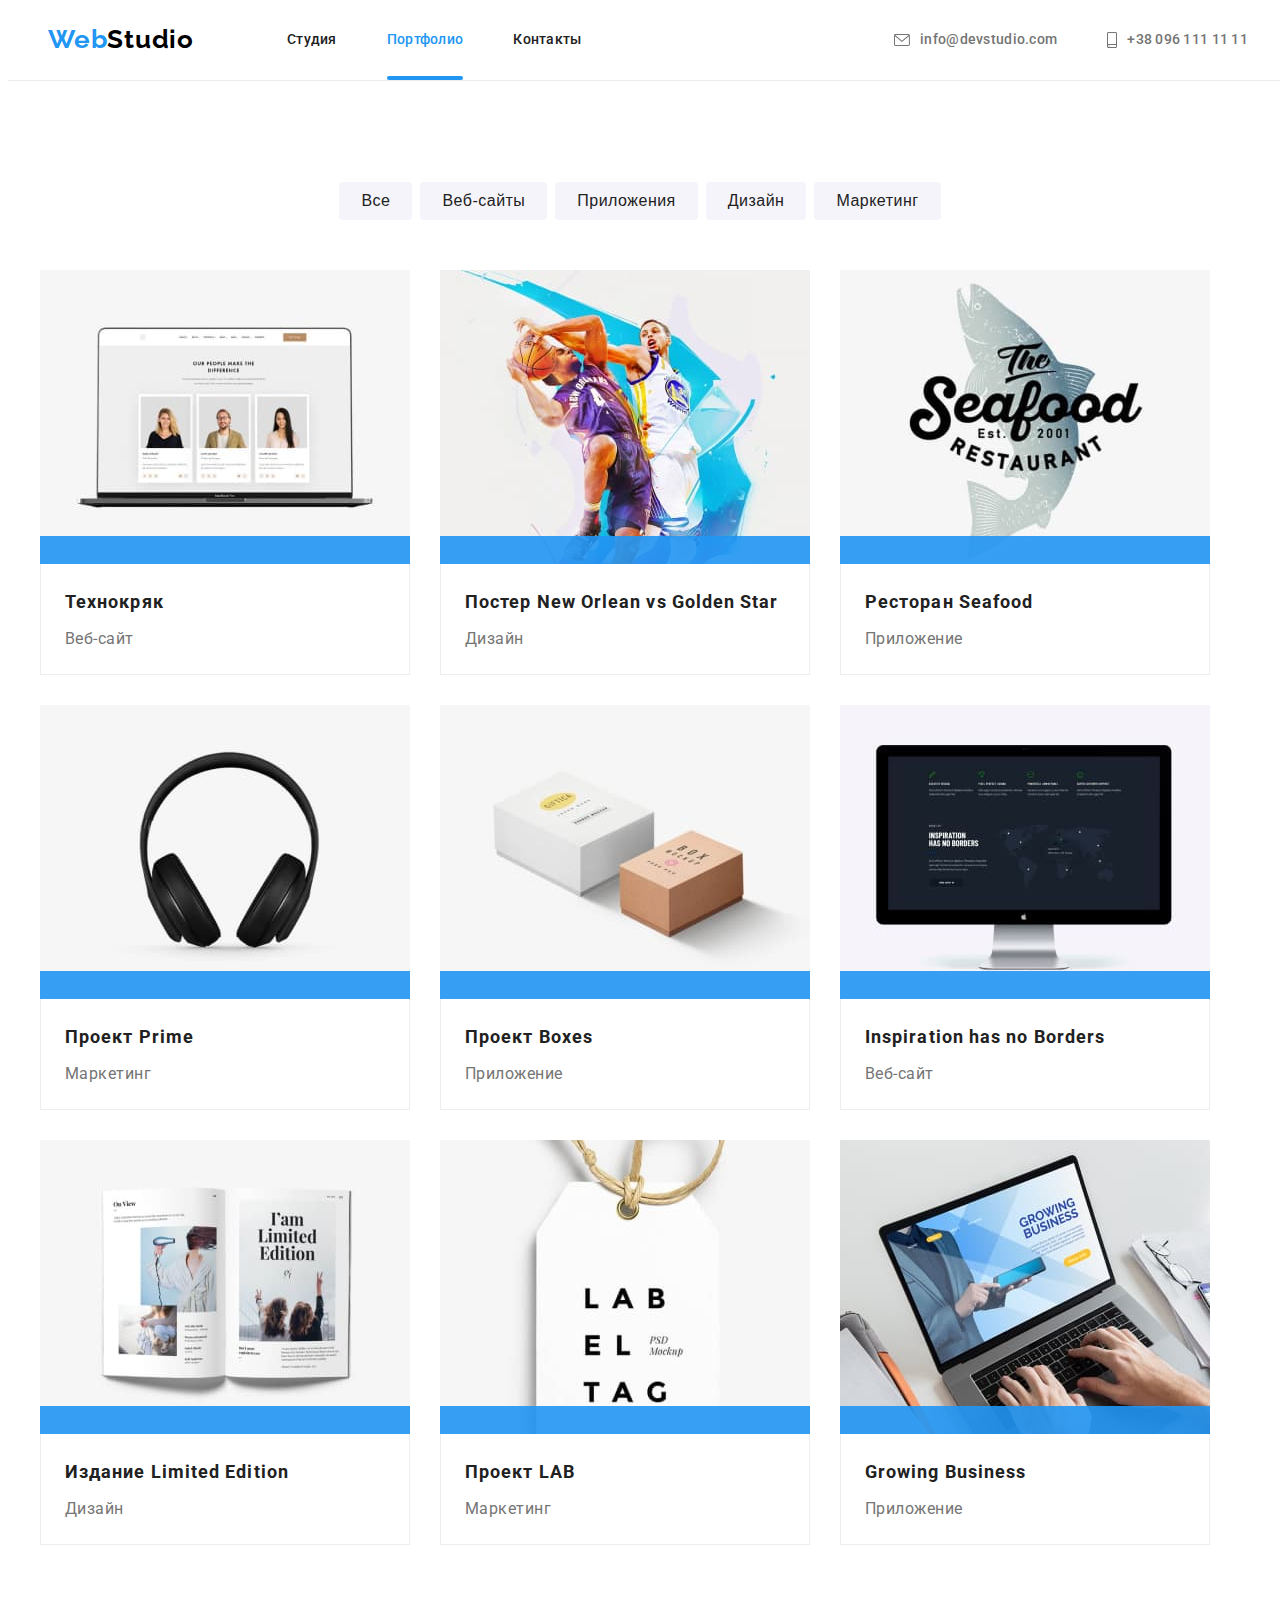
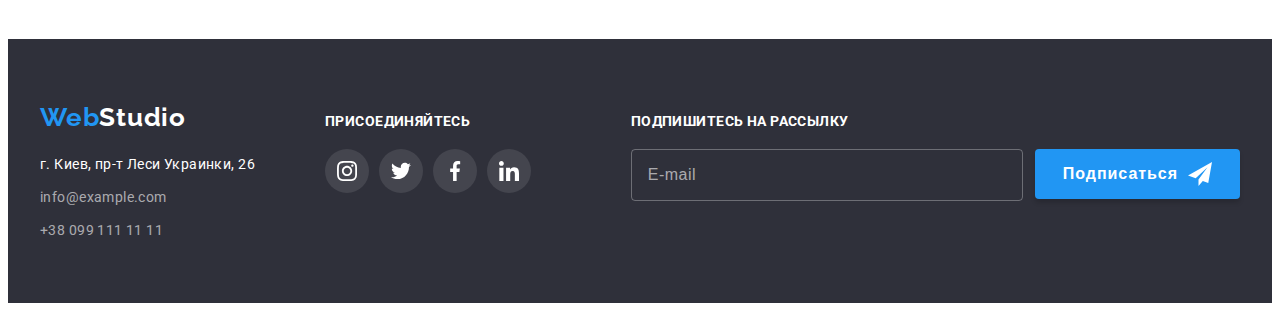
==== portfolio.html @ 23e66b93 "копирует исходные файлы из ДЗ-6" ====
<!DOCTYPE html>
<html lang="ru">

<head>
  <meta charset="UTF-8" />
  <meta name="viewport" content="width=device-width, initial-scale=1.0" />
  <title>Portfolio</title>
  <link rel="preconnect" href="https://fonts.gstatic.com" />
  <link href="https://fonts.googleapis.com/css2?family=Raleway:wght@700&family=Roboto:wght@400;500;700;900&display=swap"
    rel="stylesheet" />
  <link rel="stylesheet" href="https://cdnjs.cloudflare.com/ajax/libs/modern-normalize/1.0.0/modern-normalize.min.css"
    integrity="sha512-ISS7cAi1PEhQ8jnbJpJZMd29NlhNj4AWYyLOSp2CE/CsHxTCu+r+t0D2yoJudVrd0/8fTVPUVDzY5Tvli75u/g=="
    crossorigin="anonymous" />
  <link rel="stylesheet" href="./css/styles.css" />
</head>

<body>
  <!-- HEADER -->
  <header class="header">
    <div class="container">
      <nav class="nav-wrapper">
        <a href="./" class="logo"><span class="accent">Web</span>Studio</a>

        <ul class="site-nav list">
          <li class="list-item">
            <a href="./index.html" class="link">Студия</a>
          </li>
          <li class="list-item">
            <a href="./portfolio.html" class="link current">Портфолио</a>
          </li>
          <li class="list-item"><a href="" class="link">Контакты</a></li>
        </ul>
      </nav>

      <ul class="contacts list">
        <li class="list-item">
          <a href="mailto:info@devstudio.com" class="header-contact link">
            <svg class="contacts-icon" width="16" height="12">
              <use href="./images/sprite.svg#icon-envelope"></use>
            </svg>

            info@devstudio.com</a>
        </li>
        <li class="list-item">
          <a href="tel:+380961111111" class="header-contact link"><svg class="contacts-icon" width="10" height="16">
              <use href="./images/sprite.svg#icon-smartphone"></use>
            </svg>+38 096 111 11 11</a>
        </li>
      </ul>
    </div>
  </header>

  <!-- MAIN CONTENT -->
  <main>
    <section class="portfolio">
      <div class="container">
        <h2 hidden>Фильтр работ</h2>
        <ul class="filter list">
          <li class="filter-button">
            <button type="button" class="select-btn">Все</button>
          </li>
          <li class="filter-button">
            <button type="button" class="select-btn">Веб-сайты</button>
          </li>
          <li class="filter-button">
            <button type="button" class="select-btn">Приложения</button>
          </li>
          <li class="filter-button">
            <button type="button" class="select-btn">Дизайн</button>
          </li>
          <li class="filter-button">
            <button type="button" class="select-btn">Маркетинг</button>
          </li>
        </ul>
        <h1 hidden>Наши проекты</h1>
        <ul class="projects list">
          <li class="project-item">
            <a href="" class="link">
              <div class="project-thumb">
                <img src="./images/portfolio-images/img-1.jpg" alt="Веб-сайт на мониторе ноутбука" width="370"
                  height="294" />
                <div class="overlay">
                  <p class="overlay-text">Технокряк это современная площадка распространения коронавируса. Компании
                    используют эту платформу для цифрового шпионажа и атак на защищённые сервера конкурентов.</p>
                </div>
              </div>
              <div class="project-content">
                <h3 class="project-title">Технокряк</h3>
                <p class="project-type">Веб-сайт</p>
              </div>
            </a>

          </li>
          <li class="project-item">
            <a href="" class="link">
              <div class="project-thumb">
                <img src="./images/portfolio-images/img-2.jpg" alt="Баскетболисты на плакате" width="370"
                  height="294" />
                <div class="overlay">
                  <p class="overlay-text">Технокряк это современная площадка распространения коронавируса. Компании
                    используют эту платформу для цифрового шпионажа и атак на защищённые сервера конкурентов.</p>
                </div>
              </div>

              <div class="project-content">
                <h3 class="project-title">
                  Постер New Orlean vs Golden Star
                </h3>
                <p class="project-type">Дизайн</p>
              </div>
            </a>
          </li>
          <li class="project-item">
            <a href="" class="link">
              <div class="project-thumb">
                <img src="./images/portfolio-images/img-3.jpg" alt="Логотип ресторана Seafood" width="370"
                  height="294" />
                <div class="overlay">
                  <p class="overlay-text">Технокряк это современная площадка распространения коронавируса. Компании
                    используют эту платформу для цифрового шпионажа и атак на защищённые сервера конкурентов.</p>
                </div>
              </div>

              <div class="project-content">
                <h3 class="project-title">Ресторан Seafood</h3>
                <p class="project-type">Приложение</p>
              </div>
            </a>
          </li>
          <li class="project-item">
            <a href="" class="link">
              <div class="project-thumb">
                <img src="./images/portfolio-images/img-4.jpg" alt="Наушники" width="370" height="294" />
                <div class="overlay">
                  <p class="overlay-text">Технокряк это современная площадка распространения коронавируса. Компании
                    используют эту платформу для цифрового шпионажа и атак на защищённые сервера конкурентов.</p>
                </div>
              </div>

              <div class="project-content">
                <h3 class="project-title">Проект Prime</h3>
                <p class="project-type">Маркетинг</p>
              </div>
            </a>
          </li>
          <li class="project-item">
            <a href="" class="link">
              <div class="project-thumb">
                <img src="./images/portfolio-images/img-5.jpg" alt="Коробки" width="370" height="294" />
                <div class="overlay">
                  <p class="overlay-text">Технокряк это современная площадка распространения коронавируса. Компании
                    используют эту платформу для цифрового шпионажа и атак на защищённые сервера конкурентов.</p>
                </div>
              </div>

              <div class="project-content">
                <h3 class="project-title">Проект Boxes</h3>
                <p class="project-type">Приложение</p>
              </div>
            </a>
          </li>
          <li class="project-item">
            <a href="" class="link">
              <div class="project-thumb">
                <img src="./images/portfolio-images/img-6.jpg" alt="Веб-сайт на мониторе компьютера" width="370"
                  height="294" />
                <div class="overlay">
                  <p class="overlay-text">Технокряк это современная площадка распространения коронавируса. Компании
                    используют эту платформу для цифрового шпионажа и атак на защищённые сервера конкурентов.</p>
                </div>
              </div>

              <div class="project-content">
                <h3 class="project-title">Inspiration has no Borders</h3>
                <p class="project-type">Веб-сайт</p>
              </div>
            </a>
          </li>
          <li class="project-item">
            <a href="" class="link">
              <div class="project-thumb">
                <img src="./images/portfolio-images/img-7.jpg" alt="Открытый журнал" width="370" height="294" />
                <div class="overlay">
                  <p class="overlay-text">Технокряк это современная площадка распространения коронавируса. Компании
                    используют эту платформу для цифрового шпионажа и атак на защищённые сервера конкурентов.</p>
                </div>
              </div>

              <div class="project-content">
                <h3 class="project-title">Издание Limited Edition</h3>
                <p class="project-type">Дизайн</p>
              </div>
            </a>
          </li>
          <li class="project-item">
            <a href="" class="link">
              <div class="project-thumb">
                <img src="./images/portfolio-images/img-8.jpg" alt="Лейбл" width="370" height="294" />
                <div class="overlay">
                  <p class="overlay-text">Технокряк это современная площадка распространения коронавируса. Компании
                    используют эту платформу для цифрового шпионажа и атак на защищённые сервера конкурентов.</p>
                </div>
              </div>

              <div class="project-content">
                <h3 class="project-title">Проект LAB</h3>
                <p class="project-type">Маркетинг</p>
              </div>
            </a>
          </li>
          <li class="project-item">
            <a href="" class="link">
              <div class="project-thumb">
                <img src="./images/portfolio-images/img-9.jpg" alt="Приложение на мониторе ноутбука" width="370"
                  height="294" />
                <div class="overlay">
                  <p class="overlay-text">Технокряк это современная площадка распространения коронавируса. Компании
                    используют эту платформу для цифрового шпионажа и атак на защищённые сервера конкурентов.</p>
                </div>
              </div>

              <div class="project-content">
                <h3 class="project-title">Growing Business</h3>
                <p class="project-type">Приложение</p>
              </div>
            </a>
          </li>
        </ul>
      </div>
    </section>
  </main>

  <!-- FOOTER -->
  <footer class="footer">
    <div class="container">
      <div class="footer-wrapper">
        <a href="/" class="logo"><span class="accent">Web</span>Studio</a>
        <address class="footer-contacts">
          <p class="address">г. Киев, пр-т Леси Украинки, 26</p>
          <ul class="contacts-wrapper list">
            <li class="footer-contact-item">
              <a href="mailto:info@example.com" class="contacts email">info@example.com</a>
            </li>
            <li class="footer-contact-item">
              <a href="tel:+380991111111" class="contacts">+38 099 111 11 11</a>
            </li>
          </ul>
        </address>
      </div>
      <div class="join-wrapper">
        <p class="join">присоединяйтесь</p>
        <ul class="social-links list">
          <li class="social-list-item">
            <a href="#" class="social-link"><svg class="social-icon" width="20" height="20">
                <use href="./images/sprite.svg#icon-instagram"></use>
              </svg>
            </a>
          </li>
          <li class="social-list-item">
            <a href="#" class="social-link"><svg class="social-icon" width="20" height="20">
                <use href="./images/sprite.svg#icon-twitter"></use>
              </svg>
            </a>
          </li>
          <li class="social-list-item">
            <a href="#" class="social-link"><svg class="social-icon" width="20" height="20">
                <use href="./images/sprite.svg#icon-facebook"></use>
              </svg>
            </a>
          </li>
          <li class="social-list-item">
            <a href="#" class="social-link"><svg class="social-icon" width="20" height="20">
                <use href="./images/sprite.svg#icon-linkedin"></use>
              </svg>
            </a>
          </li>
        </ul>
      </div>
      <div class="subscribe-wrapper">
        <p class="subscribe-title">Подпишитесь на рассылку</p>
        <form class="subscribe-form">
          <input class="input-field" type="text" name="e-mail" placeholder="E-mail">
          <button class="subscribe-btn" type="submit">Подписаться</button>

        </form>
      </div>


    </div>
  </footer>



</body>

</html>
---- css/styles.css ----
:root {
  --primary-logo-color: #000000;
  --primary-txt-color: #212121;
  --secondary-txt-color: #757575;
  --additional-txt-color: #ffffff;
  --primary-bg-color: #ffffff;
  --secondary-bg-color: #f5f4fa;
  --additional-bg-color: #2f303a;
  --accent-color: #2196f3;
  --footer-contacts-color: rgba(255, 255, 255, 0.6);
  --header-line-color: #ececec;
  --border-line-color: #eeeeee;
  --icon-color: #afb1b8;
  --transition-duration: 250ms;
  --transition-timing-function: cubic-bezier(0.4, 0, 0.2, 1);
}

/* ширина контейнера 1170px */
/* паддинги контейнера слева и справа равны половине ширины gutter на макете (по 15px) */
/* 250ms cubic-bezier(0.4, 0, 0.2, 1) */

body {
  padding-top: 80px;
  font-family: 'Roboto', sans-serif;
  background-color: var(--primary-bg-color);
}

/* COMMON */

h1,
h2,
h3,
h4,
h5,
h6 {
  margin: 0;
}

ul,
ol {
  margin: 0;
  padding: 0;
}

img {
  display: block;
}

.list {
  padding: 0;
  margin: 0;
  list-style: none;
}

.link {
  cursor: pointer;
}

.current {
  color: var(--accent-color);
}

.visually-hidden {
  position: absolute !important;
  clip: rect(1px 1px 1px 1px); /* IE6, IE7 */
  clip: rect(1px, 1px, 1px, 1px);
  padding: 0 !important;
  border: 0 !important;
  height: 1px !important;
  width: 1px !important;
  overflow: hidden;
}

.link.current {
  position: relative;
}

.link.current::after {
  content: '';
  display: block;
  position: absolute;
  bottom: 0;
  height: 4px;
  width: 100%;
  background-color: var(--accent-color);
  border-radius: 2px;
  transition: transform 500ms linear;
}

.link.current:hover::after {
  transform: rotateY(180deg);
}

.logo {
  margin-right: 93px;
  padding-top: 24px;
  padding-bottom: 25px;

  line-height: 1.192;
  letter-spacing: 0.03em;
  color: var(--primary-logo-color);
  text-decoration: none;
  font-family: 'Raleway', sans-serif;
  font-weight: 700;
  font-size: 26px;
}

.accent {
  color: var(--accent-color);
}

.container {
  width: 1200px;
  margin: 0 auto;
  padding-left: 15px;
  padding-right: 15px;
}

.description {
  margin: 0;
  margin-bottom: 16px;
}

.section-title {
  margin-bottom: 50px;

  font-weight: 700;
  font-size: 36px;
  line-height: 1.17;
  letter-spacing: 0.03em;
  color: var(--primary-txt-color);
  text-align: center;
}

.site-nav .link.current,
.site-nav .link:hover,
.site-nav .link:focus,
.site-nav .link:active,
.contacts .link:hover,
.contacts .link:focus,
.footer .contacts:hover,
.footer .contacts:focus {
  color: var(--accent-color);
}

/* HEADER */

.header {
  position: fixed;
  z-index: 99;
  width: 100%;
  min-height: 80px;
  top: 0;

  border-bottom: 1px solid var(--header-line-color);
  background-color: var(--primary-bg-color);
}

.header .container {
  display: flex;
  align-items: center;
}

.nav-wrapper {
  display: flex;
  align-items: center;
}

.site-nav {
  display: flex;
}

.site-nav .list-item:not(:last-child) {
  margin-right: 50px;
}

.site-nav .link {
  display: block;
  padding-top: 32px;
  padding-bottom: 32px;
  font-weight: 500;
  font-size: 14px;
  line-height: 1.14;
  letter-spacing: 0.02em;
  color: var(--primary-txt-color);
  text-decoration: none;
  transition: color var(--transition-duration) var(--transition-timing-function);
}

.header .contacts {
  margin-bottom: 0;
  display: flex;
  align-items: center;
}

.header-contact {
  display: flex;
  align-items: center;
}

.contacts.list {
  margin-left: auto;
}

.contacts .list-item + .list-item {
  margin-left: 50px;
}
.contacts .link {
  padding-top: 32px;
  padding-bottom: 32px;
  font-weight: 500;
  font-size: 14px;
  line-height: 1.14;
  letter-spacing: 0.02em;
  color: var(--secondary-txt-color);
  text-decoration: none;
  transition: color var(--transition-duration) var(--transition-timing-function);
}

.contacts-icon {
  margin-right: 10px;
  align-self: center;
  fill: currentColor;
}

.contacts .list-item {
  display: inline-flex;
}
/* HERO */

.hero {
  margin: 0 auto;
  max-width: 1600px;
  text-align: center;
  padding-top: 200px;
  padding-bottom: 200px;
  background-image: linear-gradient(
      to right,
      rgba(47, 48, 58, 0.4),
      rgba(47, 48, 58, 0.4)
    ),
    url(../images/index-images/hero-img.jpg);
  background-color: #c4c4c4;
}

.hero-title {
  margin-top: 0;
  margin-bottom: 30px;
  font-weight: 900;
  font-size: 44px;
  line-height: 1.363;
  letter-spacing: 0.06em;
  text-transform: uppercase;
  color: #ffffff;
}

.modal-btn {
  border-radius: 4px;
  font-weight: 700;
  font-size: 16px;
  line-height: 1.88;
  letter-spacing: 0.06em;
  color: var(--additional-txt-color);
  background-color: var(--accent-color);
  padding: 10px 32px;
  border: none;
  cursor: pointer;
  transition: background-color var(--transition-duration)
    var(--transition-timing-function);
}

.modal-btn:hover,
.modal-btn:focus {
  background-color: #188ce8;
}

/* FEATURES */
.features-section {
  padding: 94px 0;
}

.features-section .title {
  font-weight: 700;
  font-size: 14px;
  line-height: 1.14;
  letter-spacing: 0.03em;
  text-transform: uppercase;
  color: var(--primary-txt-color);
  margin-bottom: 10px;
}

.features-section .description {
  font-weight: 400;
  font-size: 14px;
  line-height: 1.71;
  letter-spacing: 0.03em;
  color: var(--secondary-txt-color);
}

.features-section .list {
  display: flex;
}

.features-section .list-item {
  width: calc((100%-90px) / 4);
}

.features-section .list-item:not(:last-child) {
  margin-right: 30px;
}

.features-section .list-item::before {
  content: '';
  display: block;
  height: 120px;
  background-repeat: no-repeat;
  background-position: center;
  background-color: var(--secondary-bg-color);
  border-radius: 4px;
  margin-bottom: 30px;
}

.icon-antenna::before {
  background-image: url(../images/antenna.svg);
}

.icon-clock::before {
  background-image: url(../images/clock.svg);
}

.icon-diagram::before {
  background-image: url(../images/diagram.svg);
}

.icon-astronaut::before {
  background-image: url(../images/astronaut.svg);
}

/* WHAT WE DO */

.products-section {
  padding-bottom: 94px;
}
.products {
  display: flex;
}

.products.list {
  margin: -15px;
}

.products-item {
  position: relative;
  margin: 15px;
}

.products-title {
  position: absolute;
  bottom: 0;
  width: 100%;
  height: 70px;
  padding-top: 27px;
  padding-bottom: 27px;
  font-weight: 700;
  font-size: 14px;
  line-height: 1.143;
  text-align: center;
  letter-spacing: 0.05em;
  text-transform: uppercase;
  background-color: rgba(47, 48, 58, 0.8);
  color: var(--additional-txt-color);
}

/* TEAM */

.team-section {
  background-color: var(--secondary-bg-color);
  padding: 94px 0;
}

.team.list {
  display: flex;
  margin: -15px;
}

.team-item {
  margin: 15px;
  box-shadow: 0px 1px 3px rgba(0, 0, 0, 0.12), 0px 1px 1px rgba(0, 0, 0, 0.14),
    0px 2px 1px rgba(0, 0, 0, 0.2);
  border-radius: 0px 0px 4px 4px;
}

.team-item .list {
  display: flex;
  justify-content: space-around;
}

.team-section .title {
  margin-bottom: 10px;
}

.team-item-content {
  padding: 30px;
  background-color: var(--primary-bg-color);
  border-radius: 0px 0px 4px 4px;
}

.team .title {
  font-weight: 500;
  font-size: 16px;
  line-height: 1.19;
  letter-spacing: 0.03em;
  color: var(--primary-txt-color);
  text-align: center;
}

.team .description {
  font-weight: 400;
  font-size: 16px;
  line-height: 1.19;
  letter-spacing: 0.03em;
  color: var(--secondary-txt-color);
  text-align: center;
}

.team-item-content .social-list-item {
  display: flex;
  justify-content: center;
  align-items: center;
}

.team-item-content .social-link {
  display: flex;
  justify-content: center;
  align-items: center;
  width: 44px;
  height: 44px;
  background-color: transparent;
  border-radius: 50%;
  color: var(--icon-color);
  fill: currentColor;
  transition: color var(--transition-duration) var(--transition-timing-function),
    background-color var(--transition-duration)
      var(--transition-timing-function);
}

.team-item-content .social-link:hover,
.team-item-content .social-link:focus {
  background-color: var(--accent-color);
  color: var(--additional-txt-color);
}

/* OUR CLIENTS */

.clients-section {
  padding: 94px 0;
}

.clients-section .list {
  display: flex;
}

.clients-section .logo-item:not(:last-child) {
  margin-right: 30px;
}

.logo-item {
  width: 170px;
  height: 90px;
}

.logo-link {
  display: flex;
  justify-content: center;
  align-items: center;
  width: 100%;
  height: 100%;
  border: 1px solid var(--icon-color);
  border-radius: 4px;
  color: var(--icon-color);
  fill: currentColor;
  transition: color var(--transition-duration) var(--transition-timing-function),
    border var(--transition-duration) var(--transition-timing-function);
}

.logo-link:hover,
.logo-link:focus {
  border: 1px solid var(--accent-color);
  color: var(--accent-color);
}

/* FOOTER */
.footer {
  background-color: var(--additional-bg-color);
  padding-top: 60px;
  padding-bottom: 60px;
}

.footer .container {
  display: flex;
  align-items: baseline;
}

.footer-wrapper {
  margin-right: 70px;
}

.footer .logo {
  display: inline-block;
  color: var(--additional-txt-color);
  margin-bottom: 20px;
  margin-right: 0;
  padding: 0;
}

.footer-contacts {
  font-style: normal;
}

.footer-contacts .address {
  font-weight: 400;
  font-size: 14px;
  line-height: 1.71;
  letter-spacing: 0.03em;
  color: var(--additional-txt-color);
  margin-top: 0;
  margin-bottom: 9px;
}

.footer .contacts {
  display: inline-block;
  font-weight: 400;
  font-size: 14px;
  line-height: 1.71;
  letter-spacing: 0.03em;
  color: var(--footer-contacts-color);
  text-decoration: none;
  transition: color var(--transition-duration) var(--transition-timing-function);
}

.footer-contact-item:not(:last-child) {
  margin-bottom: 9px;
}

.contacts-wrapper {
  display: flex;
  flex-direction: column;
}

.join {
  font-weight: 700;
  font-size: 14px;
  line-height: 1.143;
  letter-spacing: 0.03em;
  text-transform: uppercase;
  color: var(--additional-txt-color);
  margin-top: 0;
  margin-bottom: 20px;
}

.social-links {
  display: flex;
}

.social-links .social-list-item {
  width: 44px;
  height: 44px;
}

.social-links .social-list-item:not(:last-child) {
  margin-right: 10px;
}

.social-links .social-link {
  width: 100%;
  height: 100%;
  display: flex;
  justify-content: center;
  align-items: center;
  cursor: pointer;
  background-color: rgba(255, 255, 255, 0.1);
  border-radius: 50%;
  color: var(--additional-txt-color);
  fill: currentColor;
  transition: background-color var(--transition-duration)
    var(--transition-timing-function);
}

.social-list-item .social-link:hover,
.social-list-item .social-link:focus {
  background-color: var(--accent-color);
}

.subscribe-wrapper {
  margin-left: auto;
}

.subscribe-form {
  display: flex;
}

.subscribe-title {
  margin-bottom: 20px;
  font-weight: bold;
  font-size: 14px;
  line-height: 1.143;
  letter-spacing: 0.03em;
  text-transform: uppercase;
  color: var(--additional-txt-color);
}

.input-field {
  padding: 15px 16px;
  width: 358px;
  border: 1px solid rgba(255, 255, 255, 0.3);
  border-radius: 4px;
  background-color: transparent;
  font-size: 16px;
  line-height: 1.25;
  letter-spacing: 0.03em;
  font-weight: normal;
  font-size: 16px;
  line-height: 1.25;
  letter-spacing: 0.03em;
  color: var(--additional-txt-color);
}

.input-field::placeholder {
  font-weight: normal;
  font-size: 16px;
  line-height: 1.25;
  letter-spacing: 0.03em;
  color: rgba(255, 255, 255, 0.6);
}

.subscribe-btn {
  margin-left: 12px;
  display: flex;
  align-items: center;
  height: 50px;
  padding: 10px 28px;
  background-color: var(--accent-color);
  border: transparent;
  box-shadow: 0px 4px 4px rgba(0, 0, 0, 0.15);
  border-radius: 4px;
  font-weight: 700;
  font-size: 16px;
  line-height: 1.875;
  letter-spacing: 0.06em;
  color: var(--additional-txt-color);
}

.subscribe-btn::after {
  content: '';
  display: block;
  width: 24px;
  height: 24px;
  margin-left: 10px;
  background-image: url(../images/icon-send.svg);
  background-repeat: no-repeat;
  background-size: contain;
}

/* MODAL */
.backdrop {
  position: fixed;
  z-index: 100;
  top: 0;
  left: 0;
  width: 100%;
  height: 100%;
  background: rgba(0, 0, 0, 0.2);
  transform: scale(1);
  transition: all var(--transition-duration) var(--transition-timing-function);
}

.is-hidden {
  opacity: 0;
  visibility: hidden;
  pointer-events: none;
  transform: scale(0);
}

.modal {
  position: absolute;
  top: 50%;
  left: 50%;
  transform: translate(-50%, -50%);
  width: 528px;
  background-color: var(--primary-bg-color);
  border-radius: 4px;
  transition: transform 1000ms cubic-bezier(0.4, 0, 0.2, 1);
}

.modal-close-btn {
  position: absolute;
  top: 8px;
  right: 8px;
  padding: 0;
  width: 30px;
  height: 30px;
  border: 1px solid rgba(0, 0, 0, 0.1);
  border-radius: 50%;
  background-color: transparent;
  cursor: pointer;
}

.modal-btn-icon {
  color: var(--primary-logo-color);
  fill: currentColor;
  transition: color var(--transition-duration) var(--transition-timing-function);
}

.contact-form {
  padding: 40px;
}

.form-input {
  display: block;
  margin-bottom: 10px;
  width: 100%;
  height: 40px;
  border: 1px solid rgba(33, 33, 33, 0.2);
  border-radius: 4px;
  padding-left: 42px;
  transition: border-color var(--transition-duration)
    var(--transition-timing-function);
  cursor: pointer;
  font-weight: 400;
  font-size: 12px;
  line-height: 1.143;
  letter-spacing: 0.01em;
  color: var(--primary-txt-color);
}

.form-input:focus,
.input-msg:focus {
  border-color: var(--accent-color);
  outline: none;
}

.form-input:focus + .input-icon,
.modal-close-btn:hover .modal-btn-icon,
.modal-close-btn:focus .modal-btn-icon {
  color: var(--accent-color);
  fill: currentColor;
}

.contact-form-title {
  margin-top: 0;
  margin-bottom: 12px;
  font-weight: 700;
  font-size: 20px;
  line-height: 1.15;
  text-align: center;
  letter-spacing: 0.03em;
  color: var(--primary-txt-color);
}

.input-name {
  display: block;
  font-weight: 400;
  font-size: 12px;
  line-height: 1.167;
  letter-spacing: 0.01em;
  color: var(--secondary-txt-color);
  margin-bottom: 4px;
}

.input-icon {
  position: absolute;
  top: 50%;
  transform: translateY(-50%);
  left: 12px;
  color: var(--primary-txt-color);
  fill: currentColor;
  transition: color var(--transition-duration) var(--transition-timing-function);
}

.form-input-wrapper {
  position: relative;
}

.input-msg {
  display: block;
  resize: none;
  padding: 12px 16px;
  width: 100%;
  height: 120px;
  margin-bottom: 20px;
  border: 1px solid rgba(33, 33, 33, 0.2);
  border-radius: 4px;
  transition: border-color var(--transition-duration)
    var(--transition-timing-function);
  cursor: pointer;
  font-weight: 400;
  font-size: 12px;
  line-height: 1.143;
  letter-spacing: 0.01em;
  color: var(--primary-txt-color);
}

.input-msg::placeholder {
  font-weight: 400;
  font-size: 12px;
  line-height: 1.143;
  letter-spacing: 0.01em;
  color: rgba(117, 117, 117, 0.5);
}

.check-label {
  display: flex;
  justify-content: center;
  align-items: center;
  margin-bottom: 30px;
  font-weight: normal;
  font-size: 14px;
  line-height: 1.714;
  letter-spacing: 0.03em;
  color: var(--secondary-txt-color);
}

.check-label::before {
  content: '';
  display: inline-block;
  width: 16px;
  height: 15px;
  margin-right: 7px;
  background-image: url(../images/checkbox.svg);
  background-color: transparent;
}

.check-input:checked + .check-label::before {
  background-color: var(--accent-color);
  background-image: url(../images/icon-check.svg);
  border-radius: 2px;
}

.consent {
  display: flex;
  justify-content: center;
  align-items: center;
  padding: ;
  font-weight: 400;
  font-size: 14px;
  line-height: 1.714;
  letter-spacing: 0.03em;
  color: var(--secondary-txt-color);
}

.consent::before {
  content: '';
  display: inline-block;
  background-image: url(../images/checkbox.svg);
  background-repeat: no-repeat;
  width: 16px;
  height: 15px;
  margin-right: 8.4px;
}

.policy-link {
  color: var(--accent-color);
}

.modal-submit-btn {
  display: flex;
  justify-content: center;
  align-items: center;
  margin: auto;
  width: 200px;
  height: 50px;
  border: none;
  background-color: var(--accent-color);
  box-shadow: 0px 4px 4px rgba(0, 0, 0, 0.15);
  border-radius: 4px;
  font-weight: 700;
  font-size: 16px;
  line-height: 1.875;
  letter-spacing: 0.06em;
  color: var(--additional-txt-color);
  cursor: pointer;
}
/* PORTFOLIO */

.portfolio {
  padding: 94px 0 94px 0;
}

.select-btn {
  font-weight: 500;
  font-size: 16px;
  line-height: 1.63;
  letter-spacing: 0.03em;
  color: var(--primary-txt-color);
  background-color: var(--secondary-bg-color);
  border: none;
  text-align: center;
  color: var(--primary-txt-color);
  padding: 6px 22px;
  border-radius: 4px;
  outline: none;
  transition: color var(--transition-duration) var(--transition-timing-function),
    box-shadow var(--transition-duration) var(--transition-timing-function),
    background-color var(--transition-duration)
      var(--transition-timing-function);
}

.select-btn:hover,
.select-btn:focus,
.select-btn:active {
  cursor: pointer;
  color: var(--additional-txt-color);
  background-color: var(--accent-color);
  box-shadow: 0px 3px 1px rgba(0, 0, 0, 0.1), 0px 1px 2px rgba(0, 0, 0, 0.08),
    0px 2px 2px rgba(0, 0, 0, 0.12);
}

.portfolio .filter {
  display: flex;
  justify-content: center;
}

.filter-button + .filter-button {
  margin-left: 8px;
}

.filter {
  margin-bottom: 50px;
}

.projects {
  display: flex;
  flex-wrap: wrap;
  margin: -15px;
}

.project-content {
  padding: 20px 24px;
  border-style: none solid solid;
  border-width: 1px;
  border-color: var(--border-line-color);
}

.project-item {
  margin: 15px;
}

.projects .link {
  display: block;
  width: 100%;
  height: 100%;
  text-decoration: none;
  transition: box-shadow var(--transition-duration)
    var(--transition-timing-function);
}

.projects .link:hover,
.projects .link:focus {
  box-shadow: 0px 1px 1px rgba(0, 0, 0, 0.12), 0px 4px 4px rgba(0, 0, 0, 0.06),
    1px 4px 6px rgba(0, 0, 0, 0.16);
}

.project-title {
  font-weight: 700;
  font-size: 18px;
  line-height: 2;
  letter-spacing: 0.06em;
  color: var(--primary-txt-color);
  margin-bottom: 4px;
}

.project-type {
  font-weight: 400;
  font-size: 16px;
  line-height: 1.88;
  letter-spacing: 0.03em;
  color: var(--secondary-txt-color);
  margin: 0;
}

.overlay {
  position: absolute;
  top: 0;
  width: 100%;
  height: auto;
  padding: 63px 24px;
  background-color: rgba(33, 150, 243, 0.9);
  transform: translateY(100%);
  transition: transform var(--transition-duration)
    var(--transition-timing-function);
}

.overlay-text {
  margin: 0;
  font-size: 18px;
  line-height: 1.556;
  letter-spacing: 0.03em;
  color: var(--additional-txt-color);
}

.project-thumb {
  position: relative;
  overflow: hidden;
}

.projects .link:hover .overlay,
.projects .link:focus .overlay {
  transform: translateY(0%);
}
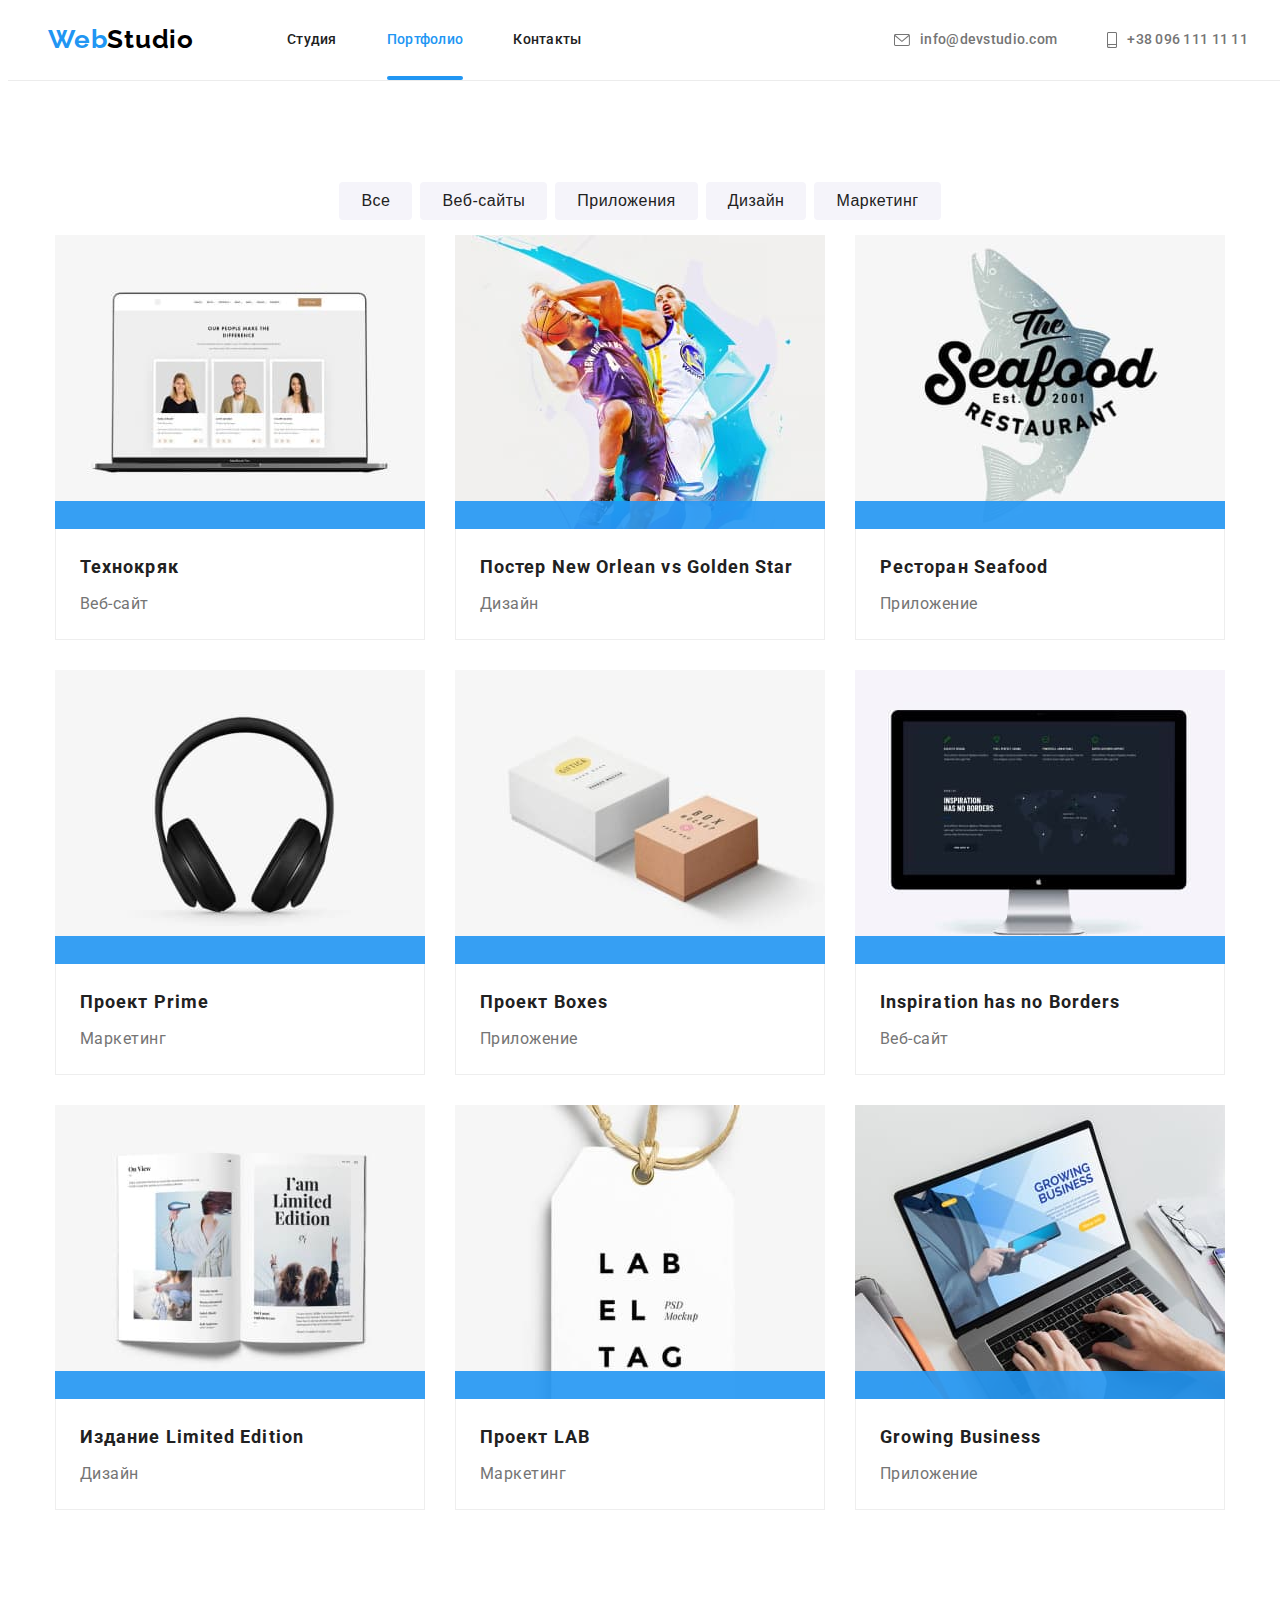
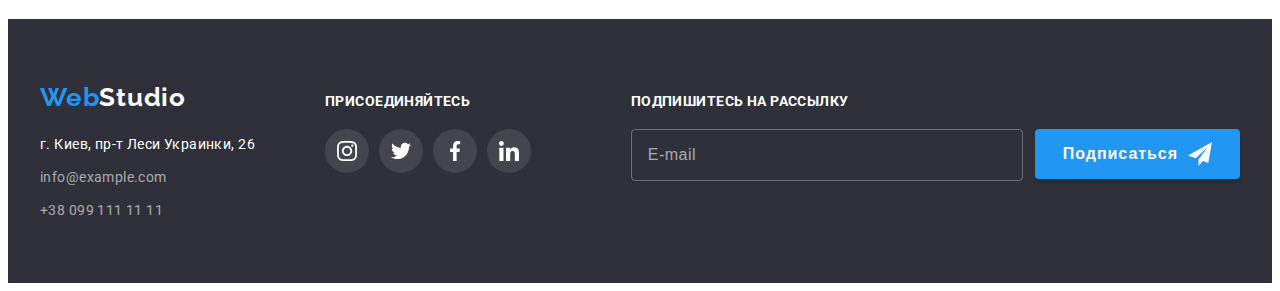
==== commit 2e0c0ebf: "переводит файлы стилей index.html в main.scss" ====
--- a/portfolio.html
+++ b/portfolio.html
@@ -1,296 +1,385 @@
 <!DOCTYPE html>
 <html lang="ru">
-
-<head>
-  <meta charset="UTF-8" />
-  <meta name="viewport" content="width=device-width, initial-scale=1.0" />
-  <title>Portfolio</title>
-  <link rel="preconnect" href="https://fonts.gstatic.com" />
-  <link href="https://fonts.googleapis.com/css2?family=Raleway:wght@700&family=Roboto:wght@400;500;700;900&display=swap"
-    rel="stylesheet" />
-  <link rel="stylesheet" href="https://cdnjs.cloudflare.com/ajax/libs/modern-normalize/1.0.0/modern-normalize.min.css"
-    integrity="sha512-ISS7cAi1PEhQ8jnbJpJZMd29NlhNj4AWYyLOSp2CE/CsHxTCu+r+t0D2yoJudVrd0/8fTVPUVDzY5Tvli75u/g=="
-    crossorigin="anonymous" />
-  <link rel="stylesheet" href="./css/styles.css" />
-</head>
-
-<body>
-  <!-- HEADER -->
-  <header class="header">
-    <div class="container">
-      <nav class="nav-wrapper">
-        <a href="./" class="logo"><span class="accent">Web</span>Studio</a>
-
-        <ul class="site-nav list">
+  <head>
+    <meta charset="UTF-8" />
+    <meta name="viewport" content="width=device-width, initial-scale=1.0" />
+    <title>Portfolio</title>
+    <link rel="preconnect" href="https://fonts.gstatic.com" />
+    <link
+      href="https://fonts.googleapis.com/css2?family=Raleway:wght@700&family=Roboto:wght@400;500;700;900&display=swap"
+      rel="stylesheet"
+    />
+    <link
+      rel="stylesheet"
+      href="https://cdnjs.cloudflare.com/ajax/libs/modern-normalize/1.0.0/modern-normalize.min.css"
+      integrity="sha512-ISS7cAi1PEhQ8jnbJpJZMd29NlhNj4AWYyLOSp2CE/CsHxTCu+r+t0D2yoJudVrd0/8fTVPUVDzY5Tvli75u/g=="
+      crossorigin="anonymous"
+    />
+    <link rel="stylesheet" href="./css/styles.css" />
+    <link rel="stylesheet" href="./css/main.css" />
+  </head>
+
+  <body>
+    <!-- HEADER -->
+    <header class="header">
+      <div class="container">
+        <nav class="nav-wrapper">
+          <a href="./" class="logo"><span class="accent">Web</span>Studio</a>
+
+          <ul class="site-nav list">
+            <li class="list-item">
+              <a href="./index.html" class="link">Студия</a>
+            </li>
+            <li class="list-item">
+              <a href="./portfolio.html" class="link current">Портфолио</a>
+            </li>
+            <li class="list-item"><a href="" class="link">Контакты</a></li>
+          </ul>
+        </nav>
+
+        <ul class="contacts list">
           <li class="list-item">
-            <a href="./index.html" class="link">Студия</a>
+            <a href="mailto:info@devstudio.com" class="header-contact link">
+              <svg class="contacts-icon" width="16" height="12">
+                <use href="./images/sprite.svg#icon-envelope"></use>
+              </svg>
+
+              info@devstudio.com</a
+            >
           </li>
           <li class="list-item">
-            <a href="./portfolio.html" class="link current">Портфолио</a>
-          </li>
-          <li class="list-item"><a href="" class="link">Контакты</a></li>
-        </ul>
-      </nav>
-
-      <ul class="contacts list">
-        <li class="list-item">
-          <a href="mailto:info@devstudio.com" class="header-contact link">
-            <svg class="contacts-icon" width="16" height="12">
-              <use href="./images/sprite.svg#icon-envelope"></use>
-            </svg>
-
-            info@devstudio.com</a>
-        </li>
-        <li class="list-item">
-          <a href="tel:+380961111111" class="header-contact link"><svg class="contacts-icon" width="10" height="16">
-              <use href="./images/sprite.svg#icon-smartphone"></use>
-            </svg>+38 096 111 11 11</a>
-        </li>
-      </ul>
-    </div>
-  </header>
-
-  <!-- MAIN CONTENT -->
-  <main>
-    <section class="portfolio">
-      <div class="container">
-        <h2 hidden>Фильтр работ</h2>
-        <ul class="filter list">
-          <li class="filter-button">
-            <button type="button" class="select-btn">Все</button>
-          </li>
-          <li class="filter-button">
-            <button type="button" class="select-btn">Веб-сайты</button>
-          </li>
-          <li class="filter-button">
-            <button type="button" class="select-btn">Приложения</button>
-          </li>
-          <li class="filter-button">
-            <button type="button" class="select-btn">Дизайн</button>
-          </li>
-          <li class="filter-button">
-            <button type="button" class="select-btn">Маркетинг</button>
-          </li>
-        </ul>
-        <h1 hidden>Наши проекты</h1>
-        <ul class="projects list">
-          <li class="project-item">
-            <a href="" class="link">
-              <div class="project-thumb">
-                <img src="./images/portfolio-images/img-1.jpg" alt="Веб-сайт на мониторе ноутбука" width="370"
-                  height="294" />
-                <div class="overlay">
-                  <p class="overlay-text">Технокряк это современная площадка распространения коронавируса. Компании
-                    используют эту платформу для цифрового шпионажа и атак на защищённые сервера конкурентов.</p>
-                </div>
-              </div>
-              <div class="project-content">
-                <h3 class="project-title">Технокряк</h3>
-                <p class="project-type">Веб-сайт</p>
-              </div>
-            </a>
-
-          </li>
-          <li class="project-item">
-            <a href="" class="link">
-              <div class="project-thumb">
-                <img src="./images/portfolio-images/img-2.jpg" alt="Баскетболисты на плакате" width="370"
-                  height="294" />
-                <div class="overlay">
-                  <p class="overlay-text">Технокряк это современная площадка распространения коронавируса. Компании
-                    используют эту платформу для цифрового шпионажа и атак на защищённые сервера конкурентов.</p>
-                </div>
-              </div>
-
-              <div class="project-content">
-                <h3 class="project-title">
-                  Постер New Orlean vs Golden Star
-                </h3>
-                <p class="project-type">Дизайн</p>
-              </div>
-            </a>
-          </li>
-          <li class="project-item">
-            <a href="" class="link">
-              <div class="project-thumb">
-                <img src="./images/portfolio-images/img-3.jpg" alt="Логотип ресторана Seafood" width="370"
-                  height="294" />
-                <div class="overlay">
-                  <p class="overlay-text">Технокряк это современная площадка распространения коронавируса. Компании
-                    используют эту платформу для цифрового шпионажа и атак на защищённые сервера конкурентов.</p>
-                </div>
-              </div>
-
-              <div class="project-content">
-                <h3 class="project-title">Ресторан Seafood</h3>
-                <p class="project-type">Приложение</p>
-              </div>
-            </a>
-          </li>
-          <li class="project-item">
-            <a href="" class="link">
-              <div class="project-thumb">
-                <img src="./images/portfolio-images/img-4.jpg" alt="Наушники" width="370" height="294" />
-                <div class="overlay">
-                  <p class="overlay-text">Технокряк это современная площадка распространения коронавируса. Компании
-                    используют эту платформу для цифрового шпионажа и атак на защищённые сервера конкурентов.</p>
-                </div>
-              </div>
-
-              <div class="project-content">
-                <h3 class="project-title">Проект Prime</h3>
-                <p class="project-type">Маркетинг</p>
-              </div>
-            </a>
-          </li>
-          <li class="project-item">
-            <a href="" class="link">
-              <div class="project-thumb">
-                <img src="./images/portfolio-images/img-5.jpg" alt="Коробки" width="370" height="294" />
-                <div class="overlay">
-                  <p class="overlay-text">Технокряк это современная площадка распространения коронавируса. Компании
-                    используют эту платформу для цифрового шпионажа и атак на защищённые сервера конкурентов.</p>
-                </div>
-              </div>
-
-              <div class="project-content">
-                <h3 class="project-title">Проект Boxes</h3>
-                <p class="project-type">Приложение</p>
-              </div>
-            </a>
-          </li>
-          <li class="project-item">
-            <a href="" class="link">
-              <div class="project-thumb">
-                <img src="./images/portfolio-images/img-6.jpg" alt="Веб-сайт на мониторе компьютера" width="370"
-                  height="294" />
-                <div class="overlay">
-                  <p class="overlay-text">Технокряк это современная площадка распространения коронавируса. Компании
-                    используют эту платформу для цифрового шпионажа и атак на защищённые сервера конкурентов.</p>
-                </div>
-              </div>
-
-              <div class="project-content">
-                <h3 class="project-title">Inspiration has no Borders</h3>
-                <p class="project-type">Веб-сайт</p>
-              </div>
-            </a>
-          </li>
-          <li class="project-item">
-            <a href="" class="link">
-              <div class="project-thumb">
-                <img src="./images/portfolio-images/img-7.jpg" alt="Открытый журнал" width="370" height="294" />
-                <div class="overlay">
-                  <p class="overlay-text">Технокряк это современная площадка распространения коронавируса. Компании
-                    используют эту платформу для цифрового шпионажа и атак на защищённые сервера конкурентов.</p>
-                </div>
-              </div>
-
-              <div class="project-content">
-                <h3 class="project-title">Издание Limited Edition</h3>
-                <p class="project-type">Дизайн</p>
-              </div>
-            </a>
-          </li>
-          <li class="project-item">
-            <a href="" class="link">
-              <div class="project-thumb">
-                <img src="./images/portfolio-images/img-8.jpg" alt="Лейбл" width="370" height="294" />
-                <div class="overlay">
-                  <p class="overlay-text">Технокряк это современная площадка распространения коронавируса. Компании
-                    используют эту платформу для цифрового шпионажа и атак на защищённые сервера конкурентов.</p>
-                </div>
-              </div>
-
-              <div class="project-content">
-                <h3 class="project-title">Проект LAB</h3>
-                <p class="project-type">Маркетинг</p>
-              </div>
-            </a>
-          </li>
-          <li class="project-item">
-            <a href="" class="link">
-              <div class="project-thumb">
-                <img src="./images/portfolio-images/img-9.jpg" alt="Приложение на мониторе ноутбука" width="370"
-                  height="294" />
-                <div class="overlay">
-                  <p class="overlay-text">Технокряк это современная площадка распространения коронавируса. Компании
-                    используют эту платформу для цифрового шпионажа и атак на защищённые сервера конкурентов.</p>
-                </div>
-              </div>
-
-              <div class="project-content">
-                <h3 class="project-title">Growing Business</h3>
-                <p class="project-type">Приложение</p>
-              </div>
-            </a>
+            <a href="tel:+380961111111" class="header-contact link"
+              ><svg class="contacts-icon" width="10" height="16">
+                <use href="./images/sprite.svg#icon-smartphone"></use></svg
+              >+38 096 111 11 11</a
+            >
           </li>
         </ul>
       </div>
-    </section>
-  </main>
-
-  <!-- FOOTER -->
-  <footer class="footer">
-    <div class="container">
-      <div class="footer-wrapper">
-        <a href="/" class="logo"><span class="accent">Web</span>Studio</a>
-        <address class="footer-contacts">
-          <p class="address">г. Киев, пр-т Леси Украинки, 26</p>
-          <ul class="contacts-wrapper list">
-            <li class="footer-contact-item">
-              <a href="mailto:info@example.com" class="contacts email">info@example.com</a>
-            </li>
-            <li class="footer-contact-item">
-              <a href="tel:+380991111111" class="contacts">+38 099 111 11 11</a>
+    </header>
+
+    <!-- MAIN CONTENT -->
+    <main>
+      <section class="portfolio">
+        <div class="container">
+          <h2 hidden>Фильтр работ</h2>
+          <ul class="filter list">
+            <li class="filter-button">
+              <button type="button" class="select-btn">Все</button>
+            </li>
+            <li class="filter-button">
+              <button type="button" class="select-btn">Веб-сайты</button>
+            </li>
+            <li class="filter-button">
+              <button type="button" class="select-btn">Приложения</button>
+            </li>
+            <li class="filter-button">
+              <button type="button" class="select-btn">Дизайн</button>
+            </li>
+            <li class="filter-button">
+              <button type="button" class="select-btn">Маркетинг</button>
             </li>
           </ul>
-        </address>
+          <h1 hidden>Наши проекты</h1>
+          <ul class="projects list">
+            <li class="project-item">
+              <a href="" class="link">
+                <div class="project-thumb">
+                  <img
+                    src="./images/portfolio-images/img-1.jpg"
+                    alt="Веб-сайт на мониторе ноутбука"
+                    width="370"
+                    height="294"
+                  />
+                  <div class="overlay">
+                    <p class="overlay-text">
+                      Технокряк это современная площадка распространения
+                      коронавируса. Компании используют эту платформу для
+                      цифрового шпионажа и атак на защищённые сервера
+                      конкурентов.
+                    </p>
+                  </div>
+                </div>
+                <div class="project-content">
+                  <h3 class="project-title">Технокряк</h3>
+                  <p class="project-type">Веб-сайт</p>
+                </div>
+              </a>
+            </li>
+            <li class="project-item">
+              <a href="" class="link">
+                <div class="project-thumb">
+                  <img
+                    src="./images/portfolio-images/img-2.jpg"
+                    alt="Баскетболисты на плакате"
+                    width="370"
+                    height="294"
+                  />
+                  <div class="overlay">
+                    <p class="overlay-text">
+                      Технокряк это современная площадка распространения
+                      коронавируса. Компании используют эту платформу для
+                      цифрового шпионажа и атак на защищённые сервера
+                      конкурентов.
+                    </p>
+                  </div>
+                </div>
+
+                <div class="project-content">
+                  <h3 class="project-title">
+                    Постер New Orlean vs Golden Star
+                  </h3>
+                  <p class="project-type">Дизайн</p>
+                </div>
+              </a>
+            </li>
+            <li class="project-item">
+              <a href="" class="link">
+                <div class="project-thumb">
+                  <img
+                    src="./images/portfolio-images/img-3.jpg"
+                    alt="Логотип ресторана Seafood"
+                    width="370"
+                    height="294"
+                  />
+                  <div class="overlay">
+                    <p class="overlay-text">
+                      Технокряк это современная площадка распространения
+                      коронавируса. Компании используют эту платформу для
+                      цифрового шпионажа и атак на защищённые сервера
+                      конкурентов.
+                    </p>
+                  </div>
+                </div>
+
+                <div class="project-content">
+                  <h3 class="project-title">Ресторан Seafood</h3>
+                  <p class="project-type">Приложение</p>
+                </div>
+              </a>
+            </li>
+            <li class="project-item">
+              <a href="" class="link">
+                <div class="project-thumb">
+                  <img
+                    src="./images/portfolio-images/img-4.jpg"
+                    alt="Наушники"
+                    width="370"
+                    height="294"
+                  />
+                  <div class="overlay">
+                    <p class="overlay-text">
+                      Технокряк это современная площадка распространения
+                      коронавируса. Компании используют эту платформу для
+                      цифрового шпионажа и атак на защищённые сервера
+                      конкурентов.
+                    </p>
+                  </div>
+                </div>
+
+                <div class="project-content">
+                  <h3 class="project-title">Проект Prime</h3>
+                  <p class="project-type">Маркетинг</p>
+                </div>
+              </a>
+            </li>
+            <li class="project-item">
+              <a href="" class="link">
+                <div class="project-thumb">
+                  <img
+                    src="./images/portfolio-images/img-5.jpg"
+                    alt="Коробки"
+                    width="370"
+                    height="294"
+                  />
+                  <div class="overlay">
+                    <p class="overlay-text">
+                      Технокряк это современная площадка распространения
+                      коронавируса. Компании используют эту платформу для
+                      цифрового шпионажа и атак на защищённые сервера
+                      конкурентов.
+                    </p>
+                  </div>
+                </div>
+
+                <div class="project-content">
+                  <h3 class="project-title">Проект Boxes</h3>
+                  <p class="project-type">Приложение</p>
+                </div>
+              </a>
+            </li>
+            <li class="project-item">
+              <a href="" class="link">
+                <div class="project-thumb">
+                  <img
+                    src="./images/portfolio-images/img-6.jpg"
+                    alt="Веб-сайт на мониторе компьютера"
+                    width="370"
+                    height="294"
+                  />
+                  <div class="overlay">
+                    <p class="overlay-text">
+                      Технокряк это современная площадка распространения
+                      коронавируса. Компании используют эту платформу для
+                      цифрового шпионажа и атак на защищённые сервера
+                      конкурентов.
+                    </p>
+                  </div>
+                </div>
+
+                <div class="project-content">
+                  <h3 class="project-title">Inspiration has no Borders</h3>
+                  <p class="project-type">Веб-сайт</p>
+                </div>
+              </a>
+            </li>
+            <li class="project-item">
+              <a href="" class="link">
+                <div class="project-thumb">
+                  <img
+                    src="./images/portfolio-images/img-7.jpg"
+                    alt="Открытый журнал"
+                    width="370"
+                    height="294"
+                  />
+                  <div class="overlay">
+                    <p class="overlay-text">
+                      Технокряк это современная площадка распространения
+                      коронавируса. Компании используют эту платформу для
+                      цифрового шпионажа и атак на защищённые сервера
+                      конкурентов.
+                    </p>
+                  </div>
+                </div>
+
+                <div class="project-content">
+                  <h3 class="project-title">Издание Limited Edition</h3>
+                  <p class="project-type">Дизайн</p>
+                </div>
+              </a>
+            </li>
+            <li class="project-item">
+              <a href="" class="link">
+                <div class="project-thumb">
+                  <img
+                    src="./images/portfolio-images/img-8.jpg"
+                    alt="Лейбл"
+                    width="370"
+                    height="294"
+                  />
+                  <div class="overlay">
+                    <p class="overlay-text">
+                      Технокряк это современная площадка распространения
+                      коронавируса. Компании используют эту платформу для
+                      цифрового шпионажа и атак на защищённые сервера
+                      конкурентов.
+                    </p>
+                  </div>
+                </div>
+
+                <div class="project-content">
+                  <h3 class="project-title">Проект LAB</h3>
+                  <p class="project-type">Маркетинг</p>
+                </div>
+              </a>
+            </li>
+            <li class="project-item">
+              <a href="" class="link">
+                <div class="project-thumb">
+                  <img
+                    src="./images/portfolio-images/img-9.jpg"
+                    alt="Приложение на мониторе ноутбука"
+                    width="370"
+                    height="294"
+                  />
+                  <div class="overlay">
+                    <p class="overlay-text">
+                      Технокряк это современная площадка распространения
+                      коронавируса. Компании используют эту платформу для
+                      цифрового шпионажа и атак на защищённые сервера
+                      конкурентов.
+                    </p>
+                  </div>
+                </div>
+
+                <div class="project-content">
+                  <h3 class="project-title">Growing Business</h3>
+                  <p class="project-type">Приложение</p>
+                </div>
+              </a>
+            </li>
+          </ul>
+        </div>
+      </section>
+    </main>
+
+    <!-- FOOTER -->
+    <footer class="footer">
+      <div class="container">
+        <div class="footer-wrapper">
+          <a href="/" class="logo"><span class="accent">Web</span>Studio</a>
+          <address class="footer-contacts">
+            <p class="address">г. Киев, пр-т Леси Украинки, 26</p>
+            <ul class="contacts-wrapper list">
+              <li class="footer-contact-item">
+                <a href="mailto:info@example.com" class="contacts email"
+                  >info@example.com</a
+                >
+              </li>
+              <li class="footer-contact-item">
+                <a href="tel:+380991111111" class="contacts"
+                  >+38 099 111 11 11</a
+                >
+              </li>
+            </ul>
+          </address>
+        </div>
+        <div class="join-wrapper">
+          <p class="join">присоединяйтесь</p>
+          <ul class="social-links list">
+            <li class="social-list-item">
+              <a href="#" class="social-link"
+                ><svg class="social-icon" width="20" height="20">
+                  <use href="./images/sprite.svg#icon-instagram"></use>
+                </svg>
+              </a>
+            </li>
+            <li class="social-list-item">
+              <a href="#" class="social-link"
+                ><svg class="social-icon" width="20" height="20">
+                  <use href="./images/sprite.svg#icon-twitter"></use>
+                </svg>
+              </a>
+            </li>
+            <li class="social-list-item">
+              <a href="#" class="social-link"
+                ><svg class="social-icon" width="20" height="20">
+                  <use href="./images/sprite.svg#icon-facebook"></use>
+                </svg>
+              </a>
+            </li>
+            <li class="social-list-item">
+              <a href="#" class="social-link"
+                ><svg class="social-icon" width="20" height="20">
+                  <use href="./images/sprite.svg#icon-linkedin"></use>
+                </svg>
+              </a>
+            </li>
+          </ul>
+        </div>
+        <div class="subscribe-wrapper">
+          <p class="subscribe-title">Подпишитесь на рассылку</p>
+          <form class="subscribe-form">
+            <input
+              class="input-field"
+              type="text"
+              name="e-mail"
+              placeholder="E-mail"
+            />
+            <button class="subscribe-btn" type="submit">Подписаться</button>
+          </form>
+        </div>
       </div>
-      <div class="join-wrapper">
-        <p class="join">присоединяйтесь</p>
-        <ul class="social-links list">
-          <li class="social-list-item">
-            <a href="#" class="social-link"><svg class="social-icon" width="20" height="20">
-                <use href="./images/sprite.svg#icon-instagram"></use>
-              </svg>
-            </a>
-          </li>
-          <li class="social-list-item">
-            <a href="#" class="social-link"><svg class="social-icon" width="20" height="20">
-                <use href="./images/sprite.svg#icon-twitter"></use>
-              </svg>
-            </a>
-          </li>
-          <li class="social-list-item">
-            <a href="#" class="social-link"><svg class="social-icon" width="20" height="20">
-                <use href="./images/sprite.svg#icon-facebook"></use>
-              </svg>
-            </a>
-          </li>
-          <li class="social-list-item">
-            <a href="#" class="social-link"><svg class="social-icon" width="20" height="20">
-                <use href="./images/sprite.svg#icon-linkedin"></use>
-              </svg>
-            </a>
-          </li>
-        </ul>
-      </div>
-      <div class="subscribe-wrapper">
-        <p class="subscribe-title">Подпишитесь на рассылку</p>
-        <form class="subscribe-form">
-          <input class="input-field" type="text" name="e-mail" placeholder="E-mail">
-          <button class="subscribe-btn" type="submit">Подписаться</button>
-
-        </form>
-      </div>
-
-
-    </div>
-  </footer>
-
-
-
-</body>
-
-</html>+    </footer>
+  </body>
+</html>
--- a/css/styles.css
+++ b/css/styles.css
@@ -1,885 +1,21 @@
-:root {
-  --primary-logo-color: #000000;
-  --primary-txt-color: #212121;
-  --secondary-txt-color: #757575;
-  --additional-txt-color: #ffffff;
-  --primary-bg-color: #ffffff;
-  --secondary-bg-color: #f5f4fa;
-  --additional-bg-color: #2f303a;
-  --accent-color: #2196f3;
-  --footer-contacts-color: rgba(255, 255, 255, 0.6);
-  --header-line-color: #ececec;
-  --border-line-color: #eeeeee;
-  --icon-color: #afb1b8;
-  --transition-duration: 250ms;
-  --transition-timing-function: cubic-bezier(0.4, 0, 0.2, 1);
-}
-
 /* ширина контейнера 1170px */
 /* паддинги контейнера слева и справа равны половине ширины gutter на макете (по 15px) */
 /* 250ms cubic-bezier(0.4, 0, 0.2, 1) */
 
-body {
-  padding-top: 80px;
-  font-family: 'Roboto', sans-serif;
-  background-color: var(--primary-bg-color);
-}
-
-/* COMMON */
-
-h1,
-h2,
-h3,
-h4,
-h5,
-h6 {
-  margin: 0;
-}
-
-ul,
-ol {
-  margin: 0;
-  padding: 0;
-}
-
-img {
-  display: block;
-}
-
-.list {
-  padding: 0;
-  margin: 0;
-  list-style: none;
-}
-
-.link {
-  cursor: pointer;
-}
-
-.current {
-  color: var(--accent-color);
-}
-
-.visually-hidden {
-  position: absolute !important;
-  clip: rect(1px 1px 1px 1px); /* IE6, IE7 */
-  clip: rect(1px, 1px, 1px, 1px);
-  padding: 0 !important;
-  border: 0 !important;
-  height: 1px !important;
-  width: 1px !important;
-  overflow: hidden;
-}
-
-.link.current {
-  position: relative;
-}
-
-.link.current::after {
-  content: '';
-  display: block;
-  position: absolute;
-  bottom: 0;
-  height: 4px;
-  width: 100%;
-  background-color: var(--accent-color);
-  border-radius: 2px;
-  transition: transform 500ms linear;
-}
-
-.link.current:hover::after {
-  transform: rotateY(180deg);
-}
-
-.logo {
-  margin-right: 93px;
-  padding-top: 24px;
-  padding-bottom: 25px;
-
-  line-height: 1.192;
-  letter-spacing: 0.03em;
-  color: var(--primary-logo-color);
-  text-decoration: none;
-  font-family: 'Raleway', sans-serif;
-  font-weight: 700;
-  font-size: 26px;
-}
-
-.accent {
-  color: var(--accent-color);
-}
-
-.container {
-  width: 1200px;
-  margin: 0 auto;
-  padding-left: 15px;
-  padding-right: 15px;
-}
-
-.description {
-  margin: 0;
-  margin-bottom: 16px;
-}
-
-.section-title {
-  margin-bottom: 50px;
-
-  font-weight: 700;
-  font-size: 36px;
-  line-height: 1.17;
-  letter-spacing: 0.03em;
-  color: var(--primary-txt-color);
-  text-align: center;
-}
-
-.site-nav .link.current,
-.site-nav .link:hover,
-.site-nav .link:focus,
-.site-nav .link:active,
-.contacts .link:hover,
-.contacts .link:focus,
-.footer .contacts:hover,
-.footer .contacts:focus {
-  color: var(--accent-color);
-}
-
 /* HEADER */
 
-.header {
-  position: fixed;
-  z-index: 99;
-  width: 100%;
-  min-height: 80px;
-  top: 0;
-
-  border-bottom: 1px solid var(--header-line-color);
-  background-color: var(--primary-bg-color);
-}
-
-.header .container {
-  display: flex;
-  align-items: center;
-}
-
-.nav-wrapper {
-  display: flex;
-  align-items: center;
-}
-
-.site-nav {
-  display: flex;
-}
-
-.site-nav .list-item:not(:last-child) {
-  margin-right: 50px;
-}
-
-.site-nav .link {
-  display: block;
-  padding-top: 32px;
-  padding-bottom: 32px;
-  font-weight: 500;
-  font-size: 14px;
-  line-height: 1.14;
-  letter-spacing: 0.02em;
-  color: var(--primary-txt-color);
-  text-decoration: none;
-  transition: color var(--transition-duration) var(--transition-timing-function);
-}
-
-.header .contacts {
-  margin-bottom: 0;
-  display: flex;
-  align-items: center;
-}
-
-.header-contact {
-  display: flex;
-  align-items: center;
-}
-
-.contacts.list {
-  margin-left: auto;
-}
-
-.contacts .list-item + .list-item {
-  margin-left: 50px;
-}
-.contacts .link {
-  padding-top: 32px;
-  padding-bottom: 32px;
-  font-weight: 500;
-  font-size: 14px;
-  line-height: 1.14;
-  letter-spacing: 0.02em;
-  color: var(--secondary-txt-color);
-  text-decoration: none;
-  transition: color var(--transition-duration) var(--transition-timing-function);
-}
-
-.contacts-icon {
-  margin-right: 10px;
-  align-self: center;
-  fill: currentColor;
-}
-
-.contacts .list-item {
-  display: inline-flex;
-}
 /* HERO */
 
-.hero {
-  margin: 0 auto;
-  max-width: 1600px;
-  text-align: center;
-  padding-top: 200px;
-  padding-bottom: 200px;
-  background-image: linear-gradient(
-      to right,
-      rgba(47, 48, 58, 0.4),
-      rgba(47, 48, 58, 0.4)
-    ),
-    url(../images/index-images/hero-img.jpg);
-  background-color: #c4c4c4;
-}
-
-.hero-title {
-  margin-top: 0;
-  margin-bottom: 30px;
-  font-weight: 900;
-  font-size: 44px;
-  line-height: 1.363;
-  letter-spacing: 0.06em;
-  text-transform: uppercase;
-  color: #ffffff;
-}
-
-.modal-btn {
-  border-radius: 4px;
-  font-weight: 700;
-  font-size: 16px;
-  line-height: 1.88;
-  letter-spacing: 0.06em;
-  color: var(--additional-txt-color);
-  background-color: var(--accent-color);
-  padding: 10px 32px;
-  border: none;
-  cursor: pointer;
-  transition: background-color var(--transition-duration)
-    var(--transition-timing-function);
-}
-
-.modal-btn:hover,
-.modal-btn:focus {
-  background-color: #188ce8;
-}
-
 /* FEATURES */
-.features-section {
-  padding: 94px 0;
-}
-
-.features-section .title {
-  font-weight: 700;
-  font-size: 14px;
-  line-height: 1.14;
-  letter-spacing: 0.03em;
-  text-transform: uppercase;
-  color: var(--primary-txt-color);
-  margin-bottom: 10px;
-}
-
-.features-section .description {
-  font-weight: 400;
-  font-size: 14px;
-  line-height: 1.71;
-  letter-spacing: 0.03em;
-  color: var(--secondary-txt-color);
-}
-
-.features-section .list {
-  display: flex;
-}
-
-.features-section .list-item {
-  width: calc((100%-90px) / 4);
-}
-
-.features-section .list-item:not(:last-child) {
-  margin-right: 30px;
-}
-
-.features-section .list-item::before {
-  content: '';
-  display: block;
-  height: 120px;
-  background-repeat: no-repeat;
-  background-position: center;
-  background-color: var(--secondary-bg-color);
-  border-radius: 4px;
-  margin-bottom: 30px;
-}
-
-.icon-antenna::before {
-  background-image: url(../images/antenna.svg);
-}
-
-.icon-clock::before {
-  background-image: url(../images/clock.svg);
-}
-
-.icon-diagram::before {
-  background-image: url(../images/diagram.svg);
-}
-
-.icon-astronaut::before {
-  background-image: url(../images/astronaut.svg);
-}
-
-/* WHAT WE DO */
-
-.products-section {
-  padding-bottom: 94px;
-}
-.products {
-  display: flex;
-}
-
-.products.list {
-  margin: -15px;
-}
-
-.products-item {
-  position: relative;
-  margin: 15px;
-}
-
-.products-title {
-  position: absolute;
-  bottom: 0;
-  width: 100%;
-  height: 70px;
-  padding-top: 27px;
-  padding-bottom: 27px;
-  font-weight: 700;
-  font-size: 14px;
-  line-height: 1.143;
-  text-align: center;
-  letter-spacing: 0.05em;
-  text-transform: uppercase;
-  background-color: rgba(47, 48, 58, 0.8);
-  color: var(--additional-txt-color);
-}
+/* PRODUCTS */
 
 /* TEAM */
 
-.team-section {
-  background-color: var(--secondary-bg-color);
-  padding: 94px 0;
-}
-
-.team.list {
-  display: flex;
-  margin: -15px;
-}
-
-.team-item {
-  margin: 15px;
-  box-shadow: 0px 1px 3px rgba(0, 0, 0, 0.12), 0px 1px 1px rgba(0, 0, 0, 0.14),
-    0px 2px 1px rgba(0, 0, 0, 0.2);
-  border-radius: 0px 0px 4px 4px;
-}
-
-.team-item .list {
-  display: flex;
-  justify-content: space-around;
-}
-
-.team-section .title {
-  margin-bottom: 10px;
-}
-
-.team-item-content {
-  padding: 30px;
-  background-color: var(--primary-bg-color);
-  border-radius: 0px 0px 4px 4px;
-}
-
-.team .title {
-  font-weight: 500;
-  font-size: 16px;
-  line-height: 1.19;
-  letter-spacing: 0.03em;
-  color: var(--primary-txt-color);
-  text-align: center;
-}
-
-.team .description {
-  font-weight: 400;
-  font-size: 16px;
-  line-height: 1.19;
-  letter-spacing: 0.03em;
-  color: var(--secondary-txt-color);
-  text-align: center;
-}
-
-.team-item-content .social-list-item {
-  display: flex;
-  justify-content: center;
-  align-items: center;
-}
-
-.team-item-content .social-link {
-  display: flex;
-  justify-content: center;
-  align-items: center;
-  width: 44px;
-  height: 44px;
-  background-color: transparent;
-  border-radius: 50%;
-  color: var(--icon-color);
-  fill: currentColor;
-  transition: color var(--transition-duration) var(--transition-timing-function),
-    background-color var(--transition-duration)
-      var(--transition-timing-function);
-}
-
-.team-item-content .social-link:hover,
-.team-item-content .social-link:focus {
-  background-color: var(--accent-color);
-  color: var(--additional-txt-color);
-}
-
-/* OUR CLIENTS */
-
-.clients-section {
-  padding: 94px 0;
-}
-
-.clients-section .list {
-  display: flex;
-}
-
-.clients-section .logo-item:not(:last-child) {
-  margin-right: 30px;
-}
-
-.logo-item {
-  width: 170px;
-  height: 90px;
-}
-
-.logo-link {
-  display: flex;
-  justify-content: center;
-  align-items: center;
-  width: 100%;
-  height: 100%;
-  border: 1px solid var(--icon-color);
-  border-radius: 4px;
-  color: var(--icon-color);
-  fill: currentColor;
-  transition: color var(--transition-duration) var(--transition-timing-function),
-    border var(--transition-duration) var(--transition-timing-function);
-}
-
-.logo-link:hover,
-.logo-link:focus {
-  border: 1px solid var(--accent-color);
-  color: var(--accent-color);
-}
+/* CLIENTS */
 
 /* FOOTER */
-.footer {
-  background-color: var(--additional-bg-color);
-  padding-top: 60px;
-  padding-bottom: 60px;
-}
-
-.footer .container {
-  display: flex;
-  align-items: baseline;
-}
-
-.footer-wrapper {
-  margin-right: 70px;
-}
-
-.footer .logo {
-  display: inline-block;
-  color: var(--additional-txt-color);
-  margin-bottom: 20px;
-  margin-right: 0;
-  padding: 0;
-}
-
-.footer-contacts {
-  font-style: normal;
-}
-
-.footer-contacts .address {
-  font-weight: 400;
-  font-size: 14px;
-  line-height: 1.71;
-  letter-spacing: 0.03em;
-  color: var(--additional-txt-color);
-  margin-top: 0;
-  margin-bottom: 9px;
-}
-
-.footer .contacts {
-  display: inline-block;
-  font-weight: 400;
-  font-size: 14px;
-  line-height: 1.71;
-  letter-spacing: 0.03em;
-  color: var(--footer-contacts-color);
-  text-decoration: none;
-  transition: color var(--transition-duration) var(--transition-timing-function);
-}
-
-.footer-contact-item:not(:last-child) {
-  margin-bottom: 9px;
-}
-
-.contacts-wrapper {
-  display: flex;
-  flex-direction: column;
-}
-
-.join {
-  font-weight: 700;
-  font-size: 14px;
-  line-height: 1.143;
-  letter-spacing: 0.03em;
-  text-transform: uppercase;
-  color: var(--additional-txt-color);
-  margin-top: 0;
-  margin-bottom: 20px;
-}
-
-.social-links {
-  display: flex;
-}
-
-.social-links .social-list-item {
-  width: 44px;
-  height: 44px;
-}
-
-.social-links .social-list-item:not(:last-child) {
-  margin-right: 10px;
-}
-
-.social-links .social-link {
-  width: 100%;
-  height: 100%;
-  display: flex;
-  justify-content: center;
-  align-items: center;
-  cursor: pointer;
-  background-color: rgba(255, 255, 255, 0.1);
-  border-radius: 50%;
-  color: var(--additional-txt-color);
-  fill: currentColor;
-  transition: background-color var(--transition-duration)
-    var(--transition-timing-function);
-}
-
-.social-list-item .social-link:hover,
-.social-list-item .social-link:focus {
-  background-color: var(--accent-color);
-}
-
-.subscribe-wrapper {
-  margin-left: auto;
-}
-
-.subscribe-form {
-  display: flex;
-}
-
-.subscribe-title {
-  margin-bottom: 20px;
-  font-weight: bold;
-  font-size: 14px;
-  line-height: 1.143;
-  letter-spacing: 0.03em;
-  text-transform: uppercase;
-  color: var(--additional-txt-color);
-}
-
-.input-field {
-  padding: 15px 16px;
-  width: 358px;
-  border: 1px solid rgba(255, 255, 255, 0.3);
-  border-radius: 4px;
-  background-color: transparent;
-  font-size: 16px;
-  line-height: 1.25;
-  letter-spacing: 0.03em;
-  font-weight: normal;
-  font-size: 16px;
-  line-height: 1.25;
-  letter-spacing: 0.03em;
-  color: var(--additional-txt-color);
-}
-
-.input-field::placeholder {
-  font-weight: normal;
-  font-size: 16px;
-  line-height: 1.25;
-  letter-spacing: 0.03em;
-  color: rgba(255, 255, 255, 0.6);
-}
-
-.subscribe-btn {
-  margin-left: 12px;
-  display: flex;
-  align-items: center;
-  height: 50px;
-  padding: 10px 28px;
-  background-color: var(--accent-color);
-  border: transparent;
-  box-shadow: 0px 4px 4px rgba(0, 0, 0, 0.15);
-  border-radius: 4px;
-  font-weight: 700;
-  font-size: 16px;
-  line-height: 1.875;
-  letter-spacing: 0.06em;
-  color: var(--additional-txt-color);
-}
-
-.subscribe-btn::after {
-  content: '';
-  display: block;
-  width: 24px;
-  height: 24px;
-  margin-left: 10px;
-  background-image: url(../images/icon-send.svg);
-  background-repeat: no-repeat;
-  background-size: contain;
-}
 
 /* MODAL */
-.backdrop {
-  position: fixed;
-  z-index: 100;
-  top: 0;
-  left: 0;
-  width: 100%;
-  height: 100%;
-  background: rgba(0, 0, 0, 0.2);
-  transform: scale(1);
-  transition: all var(--transition-duration) var(--transition-timing-function);
-}
-
-.is-hidden {
-  opacity: 0;
-  visibility: hidden;
-  pointer-events: none;
-  transform: scale(0);
-}
-
-.modal {
-  position: absolute;
-  top: 50%;
-  left: 50%;
-  transform: translate(-50%, -50%);
-  width: 528px;
-  background-color: var(--primary-bg-color);
-  border-radius: 4px;
-  transition: transform 1000ms cubic-bezier(0.4, 0, 0.2, 1);
-}
-
-.modal-close-btn {
-  position: absolute;
-  top: 8px;
-  right: 8px;
-  padding: 0;
-  width: 30px;
-  height: 30px;
-  border: 1px solid rgba(0, 0, 0, 0.1);
-  border-radius: 50%;
-  background-color: transparent;
-  cursor: pointer;
-}
-
-.modal-btn-icon {
-  color: var(--primary-logo-color);
-  fill: currentColor;
-  transition: color var(--transition-duration) var(--transition-timing-function);
-}
-
-.contact-form {
-  padding: 40px;
-}
-
-.form-input {
-  display: block;
-  margin-bottom: 10px;
-  width: 100%;
-  height: 40px;
-  border: 1px solid rgba(33, 33, 33, 0.2);
-  border-radius: 4px;
-  padding-left: 42px;
-  transition: border-color var(--transition-duration)
-    var(--transition-timing-function);
-  cursor: pointer;
-  font-weight: 400;
-  font-size: 12px;
-  line-height: 1.143;
-  letter-spacing: 0.01em;
-  color: var(--primary-txt-color);
-}
-
-.form-input:focus,
-.input-msg:focus {
-  border-color: var(--accent-color);
-  outline: none;
-}
-
-.form-input:focus + .input-icon,
-.modal-close-btn:hover .modal-btn-icon,
-.modal-close-btn:focus .modal-btn-icon {
-  color: var(--accent-color);
-  fill: currentColor;
-}
-
-.contact-form-title {
-  margin-top: 0;
-  margin-bottom: 12px;
-  font-weight: 700;
-  font-size: 20px;
-  line-height: 1.15;
-  text-align: center;
-  letter-spacing: 0.03em;
-  color: var(--primary-txt-color);
-}
-
-.input-name {
-  display: block;
-  font-weight: 400;
-  font-size: 12px;
-  line-height: 1.167;
-  letter-spacing: 0.01em;
-  color: var(--secondary-txt-color);
-  margin-bottom: 4px;
-}
-
-.input-icon {
-  position: absolute;
-  top: 50%;
-  transform: translateY(-50%);
-  left: 12px;
-  color: var(--primary-txt-color);
-  fill: currentColor;
-  transition: color var(--transition-duration) var(--transition-timing-function);
-}
-
-.form-input-wrapper {
-  position: relative;
-}
-
-.input-msg {
-  display: block;
-  resize: none;
-  padding: 12px 16px;
-  width: 100%;
-  height: 120px;
-  margin-bottom: 20px;
-  border: 1px solid rgba(33, 33, 33, 0.2);
-  border-radius: 4px;
-  transition: border-color var(--transition-duration)
-    var(--transition-timing-function);
-  cursor: pointer;
-  font-weight: 400;
-  font-size: 12px;
-  line-height: 1.143;
-  letter-spacing: 0.01em;
-  color: var(--primary-txt-color);
-}
-
-.input-msg::placeholder {
-  font-weight: 400;
-  font-size: 12px;
-  line-height: 1.143;
-  letter-spacing: 0.01em;
-  color: rgba(117, 117, 117, 0.5);
-}
-
-.check-label {
-  display: flex;
-  justify-content: center;
-  align-items: center;
-  margin-bottom: 30px;
-  font-weight: normal;
-  font-size: 14px;
-  line-height: 1.714;
-  letter-spacing: 0.03em;
-  color: var(--secondary-txt-color);
-}
-
-.check-label::before {
-  content: '';
-  display: inline-block;
-  width: 16px;
-  height: 15px;
-  margin-right: 7px;
-  background-image: url(../images/checkbox.svg);
-  background-color: transparent;
-}
-
-.check-input:checked + .check-label::before {
-  background-color: var(--accent-color);
-  background-image: url(../images/icon-check.svg);
-  border-radius: 2px;
-}
-
-.consent {
-  display: flex;
-  justify-content: center;
-  align-items: center;
-  padding: ;
-  font-weight: 400;
-  font-size: 14px;
-  line-height: 1.714;
-  letter-spacing: 0.03em;
-  color: var(--secondary-txt-color);
-}
-
-.consent::before {
-  content: '';
-  display: inline-block;
-  background-image: url(../images/checkbox.svg);
-  background-repeat: no-repeat;
-  width: 16px;
-  height: 15px;
-  margin-right: 8.4px;
-}
-
-.policy-link {
-  color: var(--accent-color);
-}
-
-.modal-submit-btn {
-  display: flex;
-  justify-content: center;
-  align-items: center;
-  margin: auto;
-  width: 200px;
-  height: 50px;
-  border: none;
-  background-color: var(--accent-color);
-  box-shadow: 0px 4px 4px rgba(0, 0, 0, 0.15);
-  border-radius: 4px;
-  font-weight: 700;
-  font-size: 16px;
-  line-height: 1.875;
-  letter-spacing: 0.06em;
-  color: var(--additional-txt-color);
-  cursor: pointer;
-}
 /* PORTFOLIO */
 
 .portfolio {
--- a/css/main.css
+++ b/css/main.css
@@ -0,0 +1,851 @@
+:root {
+  --primary-logo-color: #000000;
+  --primary-txt-color: #212121;
+  --secondary-txt-color: #757575;
+  --additional-txt-color: #ffffff;
+  --primary-bg-color: #ffffff;
+  --secondary-bg-color: #f5f4fa;
+  --additional-bg-color: #2f303a;
+  --accent-color: #2196f3;
+  --footer-contacts-color: rgba(255, 255, 255, 0.6);
+  --header-line-color: #ececec;
+  --border-line-color: #eeeeee;
+  --icon-color: #afb1b8;
+  --transition-duration: 250ms;
+  --transition-timing-function: cubic-bezier(0.4, 0, 0.2, 1);
+}
+
+.visually-hidden {
+  position: absolute !important;
+  clip: rect(1px 1px 1px 1px);
+  /* IE6, IE7 */
+  clip: rect(1px, 1px, 1px, 1px);
+  padding: 0 !important;
+  border: 0 !important;
+  height: 1px !important;
+  width: 1px !important;
+  overflow: hidden;
+}
+
+body {
+  padding-top: 80px;
+  font-family: 'Roboto', sans-serif;
+  background-color: var(--primary-bg-color);
+}
+
+h1,
+h2,
+h3,
+h4,
+h5,
+h6 {
+  margin: 0;
+}
+
+ul,
+ol {
+  margin: 0;
+  padding: 0;
+}
+
+img {
+  display: block;
+}
+
+.list {
+  padding: 0;
+  margin: 0;
+  list-style: none;
+}
+
+.link {
+  cursor: pointer;
+}
+
+.current {
+  color: var(--accent-color);
+}
+
+.link.current {
+  position: relative;
+}
+
+.link.current::after {
+  content: '';
+  display: block;
+  position: absolute;
+  bottom: 0;
+  height: 4px;
+  width: 100%;
+  background-color: var(--accent-color);
+  border-radius: 2px;
+  transition: transform 500ms linear;
+}
+
+.link.current:hover::after {
+  transform: rotateY(180deg);
+}
+
+.logo {
+  margin-right: 93px;
+  padding-top: 24px;
+  padding-bottom: 25px;
+  line-height: 1.192;
+  letter-spacing: 0.03em;
+  color: var(--primary-logo-color);
+  text-decoration: none;
+  font-family: 'Raleway', sans-serif;
+  font-weight: 700;
+  font-size: 26px;
+}
+
+.accent {
+  color: var(--accent-color);
+}
+
+.site-nav .link.current,
+.site-nav .link:hover,
+.site-nav .link:focus,
+.site-nav .link:active,
+.contacts .link:hover,
+.contacts .link:focus,
+.footer .contacts:hover,
+.footer .contacts:focus {
+  color: var(--accent-color);
+}
+
+.container {
+  width: 1200px;
+  margin: 0 auto;
+  padding-left: 15px;
+  padding-right: 15px;
+}
+
+.description {
+  margin: 0;
+  margin-bottom: 16px;
+}
+
+.section-title {
+  margin-bottom: 50px;
+  font-weight: 700;
+  font-size: 36px;
+  line-height: 1.17;
+  letter-spacing: 0.03em;
+  color: var(--primary-txt-color);
+  text-align: center;
+}
+
+.header {
+  position: fixed;
+  z-index: 99;
+  width: 100%;
+  min-height: 80px;
+  top: 0;
+  border-bottom: 1px solid var(--header-line-color);
+  background-color: var(--primary-bg-color);
+}
+
+.header .container {
+  display: flex;
+  align-items: center;
+}
+
+.nav-wrapper {
+  display: flex;
+  align-items: center;
+}
+
+.site-nav {
+  display: flex;
+}
+
+.site-nav .list-item:not(:last-child) {
+  margin-right: 50px;
+}
+
+.site-nav .link {
+  display: block;
+  padding-top: 32px;
+  padding-bottom: 32px;
+  font-weight: 500;
+  font-size: 14px;
+  line-height: 1.14;
+  letter-spacing: 0.02em;
+  color: var(--primary-txt-color);
+  text-decoration: none;
+  transition: color var(--transition-duration) var(--transition-timing-function);
+}
+
+.header .contacts {
+  margin-bottom: 0;
+  display: flex;
+  align-items: center;
+}
+
+.header-contact {
+  display: flex;
+  align-items: center;
+}
+
+.contacts.list {
+  margin-left: auto;
+}
+
+.contacts .list-item + .list-item {
+  margin-left: 50px;
+}
+
+.contacts .link {
+  padding-top: 32px;
+  padding-bottom: 32px;
+  font-weight: 500;
+  font-size: 14px;
+  line-height: 1.14;
+  letter-spacing: 0.02em;
+  color: var(--secondary-txt-color);
+  text-decoration: none;
+  transition: color var(--transition-duration) var(--transition-timing-function);
+}
+
+.contacts-icon {
+  margin-right: 10px;
+  align-self: center;
+  fill: currentColor;
+}
+
+.contacts .list-item {
+  display: inline-flex;
+}
+
+.hero {
+  margin: 0 auto;
+  max-width: 1600px;
+  text-align: center;
+  padding-top: 200px;
+  padding-bottom: 200px;
+  background-image: linear-gradient(to right, rgba(47, 48, 58, 0.4), rgba(47, 48, 58, 0.4)), url(../images/index-images/hero-img.jpg);
+  background-color: #c4c4c4;
+}
+
+.hero-title {
+  margin-top: 0;
+  margin-bottom: 30px;
+  font-weight: 900;
+  font-size: 44px;
+  line-height: 1.363;
+  letter-spacing: 0.06em;
+  text-transform: uppercase;
+  color: #ffffff;
+}
+
+.modal-btn {
+  border-radius: 4px;
+  font-weight: 700;
+  font-size: 16px;
+  line-height: 1.88;
+  letter-spacing: 0.06em;
+  color: var(--additional-txt-color);
+  background-color: var(--accent-color);
+  padding: 10px 32px;
+  border: none;
+  cursor: pointer;
+  transition: background-color var(--transition-duration) var(--transition-timing-function);
+}
+
+.modal-btn:hover,
+.modal-btn:focus {
+  background-color: #188ce8;
+}
+
+.features-section {
+  padding: 94px 0;
+}
+
+.features-section .title {
+  font-weight: 700;
+  font-size: 14px;
+  line-height: 1.14;
+  letter-spacing: 0.03em;
+  text-transform: uppercase;
+  color: var(--primary-txt-color);
+  margin-bottom: 10px;
+}
+
+.features-section .description {
+  font-weight: 400;
+  font-size: 14px;
+  line-height: 1.71;
+  letter-spacing: 0.03em;
+  color: var(--secondary-txt-color);
+}
+
+.features-section .list {
+  display: flex;
+}
+
+.features-section .list-item {
+  width: calc((100%-90px) / 4);
+}
+
+.features-section .list-item:not(:last-child) {
+  margin-right: 30px;
+}
+
+.features-section .list-item::before {
+  content: '';
+  display: block;
+  height: 120px;
+  background-repeat: no-repeat;
+  background-position: center;
+  background-color: var(--secondary-bg-color);
+  border-radius: 4px;
+  margin-bottom: 30px;
+}
+
+.icon-antenna::before {
+  background-image: url(../images/antenna.svg);
+}
+
+.icon-clock::before {
+  background-image: url(../images/clock.svg);
+}
+
+.icon-diagram::before {
+  background-image: url(../images/diagram.svg);
+}
+
+.icon-astronaut::before {
+  background-image: url(../images/astronaut.svg);
+}
+
+.products-section {
+  padding-bottom: 94px;
+}
+
+.products {
+  display: flex;
+}
+
+.products.list {
+  margin: -15px;
+}
+
+.products-item {
+  position: relative;
+  margin: 15px;
+}
+
+.products-title {
+  position: absolute;
+  bottom: 0;
+  width: 100%;
+  height: 70px;
+  padding-top: 27px;
+  padding-bottom: 27px;
+  font-weight: 700;
+  font-size: 14px;
+  line-height: 1.143;
+  text-align: center;
+  letter-spacing: 0.05em;
+  text-transform: uppercase;
+  background-color: rgba(47, 48, 58, 0.8);
+  color: var(--additional-txt-color);
+}
+
+.team-section {
+  background-color: var(--secondary-bg-color);
+  padding: 94px 0;
+}
+
+.team.list {
+  display: flex;
+  margin: -15px;
+}
+
+.team-item {
+  margin: 15px;
+  box-shadow: 0px 1px 3px rgba(0, 0, 0, 0.12), 0px 1px 1px rgba(0, 0, 0, 0.14), 0px 2px 1px rgba(0, 0, 0, 0.2);
+  border-radius: 0px 0px 4px 4px;
+}
+
+.team-item .list {
+  display: flex;
+  justify-content: space-around;
+}
+
+.team-section .title {
+  margin-bottom: 10px;
+}
+
+.team-item-content {
+  padding: 30px;
+  background-color: var(--primary-bg-color);
+  border-radius: 0px 0px 4px 4px;
+}
+
+.team .title {
+  font-weight: 500;
+  font-size: 16px;
+  line-height: 1.19;
+  letter-spacing: 0.03em;
+  color: var(--primary-txt-color);
+  text-align: center;
+}
+
+.team .description {
+  font-weight: 400;
+  font-size: 16px;
+  line-height: 1.19;
+  letter-spacing: 0.03em;
+  color: var(--secondary-txt-color);
+  text-align: center;
+}
+
+.team-item-content .social-list-item {
+  display: flex;
+  justify-content: center;
+  align-items: center;
+}
+
+.team-item-content .social-link {
+  display: flex;
+  justify-content: center;
+  align-items: center;
+  width: 44px;
+  height: 44px;
+  background-color: transparent;
+  border-radius: 50%;
+  color: var(--icon-color);
+  fill: currentColor;
+  transition: color var(--transition-duration) var(--transition-timing-function), background-color var(--transition-duration) var(--transition-timing-function);
+}
+
+.team-item-content .social-link:hover,
+.team-item-content .social-link:focus {
+  background-color: var(--accent-color);
+  color: var(--additional-txt-color);
+}
+
+.clients-section {
+  padding: 94px 0;
+}
+
+.clients-section .list {
+  display: flex;
+}
+
+.clients-section .logo-item:not(:last-child) {
+  margin-right: 30px;
+}
+
+.logo-item {
+  width: 170px;
+  height: 90px;
+}
+
+.logo-link {
+  display: flex;
+  justify-content: center;
+  align-items: center;
+  width: 100%;
+  height: 100%;
+  border: 1px solid var(--icon-color);
+  border-radius: 4px;
+  color: var(--icon-color);
+  fill: currentColor;
+  transition: color var(--transition-duration) var(--transition-timing-function), border var(--transition-duration) var(--transition-timing-function);
+}
+
+.logo-link:hover,
+.logo-link:focus {
+  border: 1px solid var(--accent-color);
+  color: var(--accent-color);
+}
+
+.footer {
+  background-color: var(--additional-bg-color);
+  padding-top: 60px;
+  padding-bottom: 60px;
+}
+
+.footer .container {
+  display: flex;
+  align-items: baseline;
+}
+
+.footer-wrapper {
+  margin-right: 70px;
+}
+
+.footer .logo {
+  display: inline-block;
+  color: var(--additional-txt-color);
+  margin-bottom: 20px;
+  margin-right: 0;
+  padding: 0;
+}
+
+.footer-contacts {
+  font-style: normal;
+}
+
+.footer-contacts .address {
+  font-weight: 400;
+  font-size: 14px;
+  line-height: 1.71;
+  letter-spacing: 0.03em;
+  color: var(--additional-txt-color);
+  margin-top: 0;
+  margin-bottom: 9px;
+}
+
+.footer .contacts {
+  display: inline-block;
+  font-weight: 400;
+  font-size: 14px;
+  line-height: 1.71;
+  letter-spacing: 0.03em;
+  color: var(--footer-contacts-color);
+  text-decoration: none;
+  transition: color var(--transition-duration) var(--transition-timing-function);
+}
+
+.footer-contact-item:not(:last-child) {
+  margin-bottom: 9px;
+}
+
+.contacts-wrapper {
+  display: flex;
+  flex-direction: column;
+}
+
+.join {
+  font-weight: 700;
+  font-size: 14px;
+  line-height: 1.143;
+  letter-spacing: 0.03em;
+  text-transform: uppercase;
+  color: var(--additional-txt-color);
+  margin-top: 0;
+  margin-bottom: 20px;
+}
+
+.social-links {
+  display: flex;
+}
+
+.social-links .social-list-item {
+  width: 44px;
+  height: 44px;
+}
+
+.social-links .social-list-item:not(:last-child) {
+  margin-right: 10px;
+}
+
+.social-links .social-link {
+  width: 100%;
+  height: 100%;
+  display: flex;
+  justify-content: center;
+  align-items: center;
+  cursor: pointer;
+  background-color: rgba(255, 255, 255, 0.1);
+  border-radius: 50%;
+  color: var(--additional-txt-color);
+  fill: currentColor;
+  transition: background-color var(--transition-duration) var(--transition-timing-function);
+}
+
+.social-list-item .social-link:hover,
+.social-list-item .social-link:focus {
+  background-color: var(--accent-color);
+}
+
+.subscribe-wrapper {
+  margin-left: auto;
+}
+
+.subscribe-form {
+  display: flex;
+}
+
+.subscribe-title {
+  margin-bottom: 20px;
+  font-weight: bold;
+  font-size: 14px;
+  line-height: 1.143;
+  letter-spacing: 0.03em;
+  text-transform: uppercase;
+  color: var(--additional-txt-color);
+}
+
+.input-field {
+  padding: 15px 16px;
+  width: 358px;
+  border: 1px solid rgba(255, 255, 255, 0.3);
+  border-radius: 4px;
+  background-color: transparent;
+  font-size: 16px;
+  line-height: 1.25;
+  letter-spacing: 0.03em;
+  font-weight: normal;
+  font-size: 16px;
+  line-height: 1.25;
+  letter-spacing: 0.03em;
+  color: var(--additional-txt-color);
+}
+
+.input-field::placeholder {
+  font-weight: normal;
+  font-size: 16px;
+  line-height: 1.25;
+  letter-spacing: 0.03em;
+  color: rgba(255, 255, 255, 0.6);
+}
+
+.subscribe-btn {
+  margin-left: 12px;
+  display: flex;
+  align-items: center;
+  height: 50px;
+  padding: 10px 28px;
+  background-color: var(--accent-color);
+  border: transparent;
+  box-shadow: 0px 4px 4px rgba(0, 0, 0, 0.15);
+  border-radius: 4px;
+  font-weight: 700;
+  font-size: 16px;
+  line-height: 1.875;
+  letter-spacing: 0.06em;
+  color: var(--additional-txt-color);
+}
+
+.subscribe-btn::after {
+  content: '';
+  display: block;
+  width: 24px;
+  height: 24px;
+  margin-left: 10px;
+  background-image: url(../images/icon-send.svg);
+  background-repeat: no-repeat;
+  background-size: contain;
+}
+
+.backdrop {
+  position: fixed;
+  z-index: 100;
+  top: 0;
+  left: 0;
+  width: 100%;
+  height: 100%;
+  background: rgba(0, 0, 0, 0.2);
+  transform: scale(1);
+  transition: all var(--transition-duration) var(--transition-timing-function);
+}
+
+.is-hidden {
+  opacity: 0;
+  visibility: hidden;
+  pointer-events: none;
+  transform: scale(0);
+}
+
+.modal {
+  position: absolute;
+  top: 50%;
+  left: 50%;
+  transform: translate(-50%, -50%);
+  width: 528px;
+  background-color: var(--primary-bg-color);
+  border-radius: 4px;
+  transition: transform 1000ms cubic-bezier(0.4, 0, 0.2, 1);
+}
+
+.modal-close-btn {
+  position: absolute;
+  top: 8px;
+  right: 8px;
+  padding: 0;
+  width: 30px;
+  height: 30px;
+  border: 1px solid rgba(0, 0, 0, 0.1);
+  border-radius: 50%;
+  background-color: transparent;
+  cursor: pointer;
+}
+
+.modal-btn-icon {
+  color: var(--primary-logo-color);
+  fill: currentColor;
+  transition: color var(--transition-duration) var(--transition-timing-function);
+}
+
+.contact-form {
+  padding: 40px;
+}
+
+.form-input {
+  display: block;
+  margin-bottom: 10px;
+  width: 100%;
+  height: 40px;
+  border: 1px solid rgba(33, 33, 33, 0.2);
+  border-radius: 4px;
+  padding-left: 42px;
+  transition: border-color var(--transition-duration) var(--transition-timing-function);
+  cursor: pointer;
+  font-weight: 400;
+  font-size: 12px;
+  line-height: 1.143;
+  letter-spacing: 0.01em;
+  color: var(--primary-txt-color);
+}
+
+.form-input:focus,
+.input-msg:focus {
+  border-color: var(--accent-color);
+  outline: none;
+}
+
+.form-input:focus + .input-icon,
+.modal-close-btn:hover .modal-btn-icon,
+.modal-close-btn:focus .modal-btn-icon {
+  color: var(--accent-color);
+  fill: currentColor;
+}
+
+.contact-form-title {
+  margin-top: 0;
+  margin-bottom: 12px;
+  font-weight: 700;
+  font-size: 20px;
+  line-height: 1.15;
+  text-align: center;
+  letter-spacing: 0.03em;
+  color: var(--primary-txt-color);
+}
+
+.input-name {
+  display: block;
+  font-weight: 400;
+  font-size: 12px;
+  line-height: 1.167;
+  letter-spacing: 0.01em;
+  color: var(--secondary-txt-color);
+  margin-bottom: 4px;
+}
+
+.input-icon {
+  position: absolute;
+  top: 50%;
+  transform: translateY(-50%);
+  left: 12px;
+  color: var(--primary-txt-color);
+  fill: currentColor;
+  transition: color var(--transition-duration) var(--transition-timing-function);
+}
+
+.form-input-wrapper {
+  position: relative;
+}
+
+.input-msg {
+  display: block;
+  resize: none;
+  padding: 12px 16px;
+  width: 100%;
+  height: 120px;
+  margin-bottom: 20px;
+  border: 1px solid rgba(33, 33, 33, 0.2);
+  border-radius: 4px;
+  transition: border-color var(--transition-duration) var(--transition-timing-function);
+  cursor: pointer;
+  font-weight: 400;
+  font-size: 12px;
+  line-height: 1.143;
+  letter-spacing: 0.01em;
+  color: var(--primary-txt-color);
+}
+
+.input-msg::placeholder {
+  font-weight: 400;
+  font-size: 12px;
+  line-height: 1.143;
+  letter-spacing: 0.01em;
+  color: rgba(117, 117, 117, 0.5);
+}
+
+.check-label {
+  display: flex;
+  justify-content: center;
+  align-items: center;
+  margin-bottom: 30px;
+  font-weight: normal;
+  font-size: 14px;
+  line-height: 1.714;
+  letter-spacing: 0.03em;
+  color: var(--secondary-txt-color);
+}
+
+.check-label::before {
+  content: '';
+  display: inline-block;
+  width: 16px;
+  height: 15px;
+  margin-right: 7px;
+  background-image: url(../images/checkbox.svg);
+  background-color: transparent;
+}
+
+.check-input:checked + .check-label::before {
+  background-color: var(--accent-color);
+  background-image: url(../images/icon-check.svg);
+  border-radius: 2px;
+}
+
+.consent {
+  display: flex;
+  justify-content: center;
+  align-items: center;
+  font-weight: 400;
+  font-size: 14px;
+  line-height: 1.714;
+  letter-spacing: 0.03em;
+  color: var(--secondary-txt-color);
+}
+
+.consent::before {
+  content: '';
+  display: inline-block;
+  background-image: url(../images/checkbox.svg);
+  background-repeat: no-repeat;
+  width: 16px;
+  height: 15px;
+  margin-right: 8.4px;
+}
+
+.policy-link {
+  color: var(--accent-color);
+}
+
+.modal-submit-btn {
+  display: flex;
+  justify-content: center;
+  align-items: center;
+  margin: auto;
+  width: 200px;
+  height: 50px;
+  border: none;
+  background-color: var(--accent-color);
+  box-shadow: 0px 4px 4px rgba(0, 0, 0, 0.15);
+  border-radius: 4px;
+  font-weight: 700;
+  font-size: 16px;
+  line-height: 1.875;
+  letter-spacing: 0.06em;
+  color: var(--additional-txt-color);
+  cursor: pointer;
+}
+/*# sourceMappingURL=main.css.map */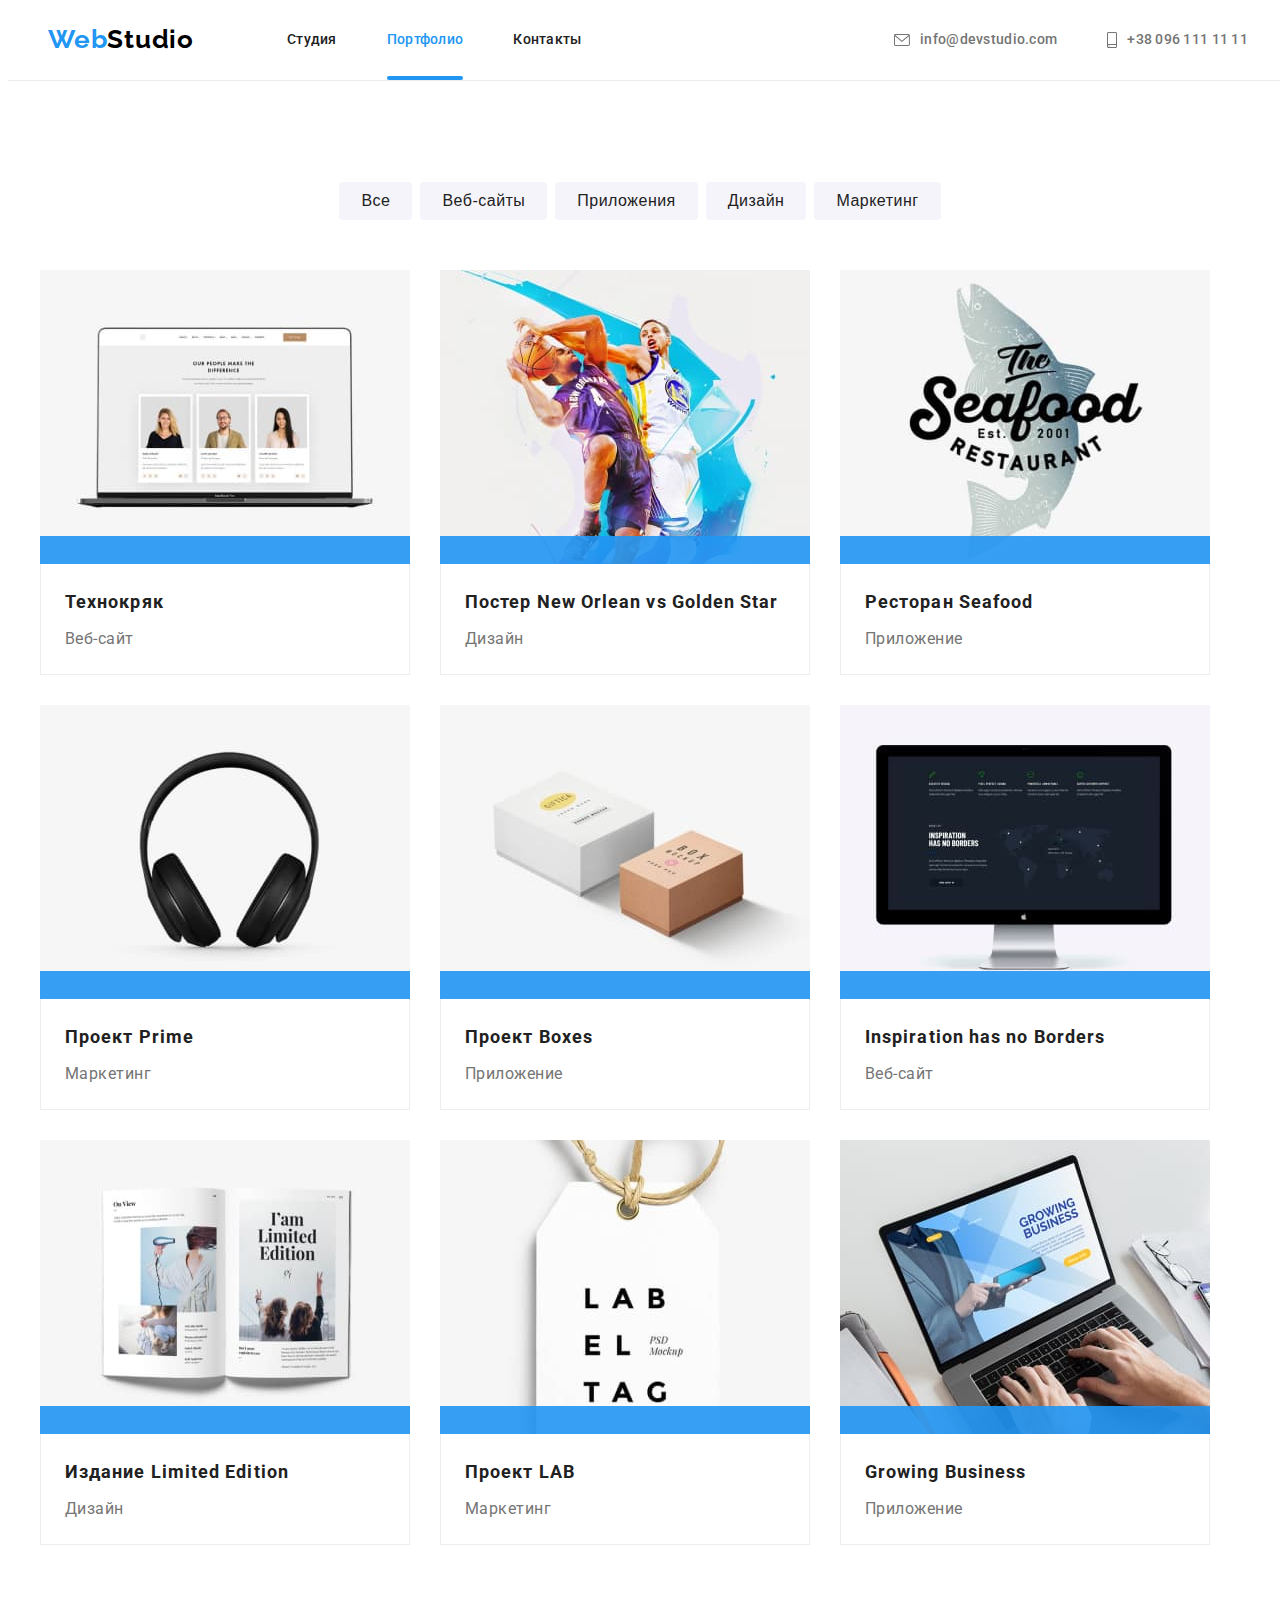
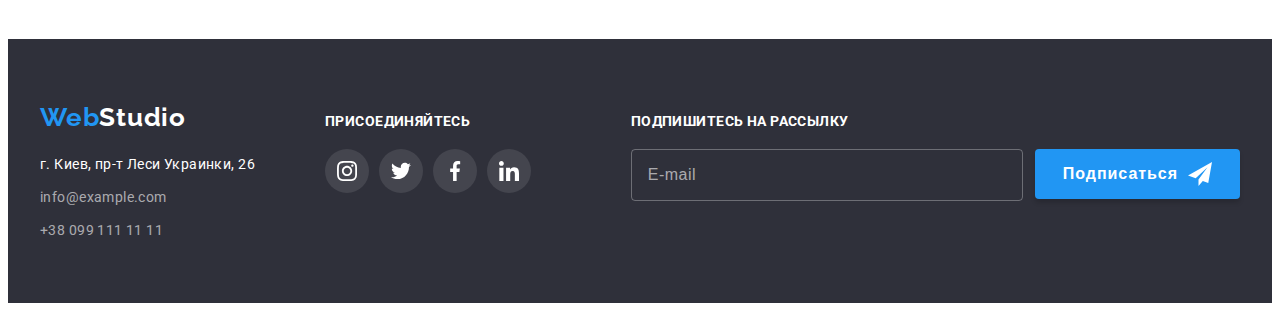
==== commit 82f12e25: "переводит стили portfolio.html в sass" ====
--- a/portfolio.html
+++ b/portfolio.html
@@ -15,8 +15,7 @@
       integrity="sha512-ISS7cAi1PEhQ8jnbJpJZMd29NlhNj4AWYyLOSp2CE/CsHxTCu+r+t0D2yoJudVrd0/8fTVPUVDzY5Tvli75u/g=="
       crossorigin="anonymous"
     />
-    <link rel="stylesheet" href="./css/styles.css" />
-    <link rel="stylesheet" href="./css/main.css" />
+    <link rel="stylesheet" href="./css/portfolio.min.css" />
   </head>
 
   <body>
--- a/css/portfolio.min.css
+++ b/css/portfolio.min.css
@@ -0,0 +1,2 @@
+:root{--primary-logo-color: #000000;--primary-txt-color: #212121;--secondary-txt-color: #757575;--additional-txt-color: #ffffff;--primary-bg-color: #ffffff;--secondary-bg-color: #f5f4fa;--additional-bg-color: #2f303a;--accent-color: #2196f3;--footer-contacts-color: rgba(255, 255, 255, 0.6);--header-line-color: #ececec;--border-line-color: #eeeeee;--icon-color: #afb1b8;--transition-duration: 250ms;--transition-timing-function: cubic-bezier(0.4, 0, 0.2, 1)}.visually-hidden{position:absolute !important;clip:rect(1px 1px 1px 1px);clip:rect(1px, 1px, 1px, 1px);padding:0 !important;border:0 !important;height:1px !important;width:1px !important;overflow:hidden}body{padding-top:80px;font-family:'Roboto', sans-serif;background-color:var(--primary-bg-color)}h1,h2,h3,h4,h5,h6{margin:0}ul,ol{margin:0;padding:0}img{display:block}.list{padding:0;margin:0;list-style:none}.link{cursor:pointer}.current{color:var(--accent-color)}.link.current{position:relative}.link.current::after{content:'';display:block;position:absolute;bottom:0;height:4px;width:100%;background-color:var(--accent-color);border-radius:2px;transition:transform 500ms linear}.link.current:hover::after{transform:rotateY(180deg)}.logo{margin-right:93px;padding-top:24px;padding-bottom:25px;line-height:1.192;letter-spacing:0.03em;color:var(--primary-logo-color);text-decoration:none;font-family:'Raleway', sans-serif;font-weight:700;font-size:26px}.accent{color:var(--accent-color)}.site-nav .link.current,.site-nav .link:hover,.site-nav .link:focus,.site-nav .link:active,.contacts .link:hover,.contacts .link:focus,.footer .contacts:hover,.footer .contacts:focus{color:var(--accent-color)}.container{width:1200px;margin:0 auto;padding-left:15px;padding-right:15px}.header{position:fixed;z-index:99;width:100%;min-height:80px;top:0;border-bottom:1px solid var(--header-line-color);background-color:var(--primary-bg-color)}.header .container{display:flex;align-items:center}.nav-wrapper{display:flex;align-items:center}.site-nav{display:flex}.site-nav .list-item:not(:last-child){margin-right:50px}.site-nav .link{display:block;padding-top:32px;padding-bottom:32px;font-weight:500;font-size:14px;line-height:1.14;letter-spacing:0.02em;color:var(--primary-txt-color);text-decoration:none;transition:color var(--transition-duration) var(--transition-timing-function)}.header .contacts{margin-bottom:0;display:flex;align-items:center}.header-contact{display:flex;align-items:center}.contacts.list{margin-left:auto}.contacts .list-item+.list-item{margin-left:50px}.contacts .link{padding-top:32px;padding-bottom:32px;font-weight:500;font-size:14px;line-height:1.14;letter-spacing:0.02em;color:var(--secondary-txt-color);text-decoration:none;transition:color var(--transition-duration) var(--transition-timing-function)}.contacts-icon{margin-right:10px;align-self:center;fill:currentColor}.contacts .list-item{display:inline-flex}.portfolio{padding:94px 0 94px 0}.footer{background-color:var(--additional-bg-color);padding-top:60px;padding-bottom:60px}.footer .container{display:flex;align-items:baseline}.footer-wrapper{margin-right:70px}.footer .logo{display:inline-block;color:var(--additional-txt-color);margin-bottom:20px;margin-right:0;padding:0}.footer-contacts{font-style:normal}.footer-contacts .address{font-weight:400;font-size:14px;line-height:1.71;letter-spacing:0.03em;color:var(--additional-txt-color);margin-top:0;margin-bottom:9px}.footer .contacts{display:inline-block;font-weight:400;font-size:14px;line-height:1.71;letter-spacing:0.03em;color:var(--footer-contacts-color);text-decoration:none;transition:color var(--transition-duration) var(--transition-timing-function)}.footer-contact-item:not(:last-child){margin-bottom:9px}.contacts-wrapper{display:flex;flex-direction:column}.join{font-weight:700;font-size:14px;line-height:1.143;letter-spacing:0.03em;text-transform:uppercase;color:var(--additional-txt-color);margin-top:0;margin-bottom:20px}.social-links{display:flex}.social-links .social-list-item{width:44px;height:44px}.social-links .social-list-item:not(:last-child){margin-right:10px}.social-links .social-link{width:100%;height:100%;display:flex;justify-content:center;align-items:center;cursor:pointer;background-color:rgba(255,255,255,0.1);border-radius:50%;color:var(--additional-txt-color);fill:currentColor;transition:background-color var(--transition-duration) var(--transition-timing-function)}.social-list-item .social-link:hover,.social-list-item .social-link:focus{background-color:var(--accent-color)}.subscribe-wrapper{margin-left:auto}.subscribe-form{display:flex}.subscribe-title{margin-bottom:20px;font-weight:bold;font-size:14px;line-height:1.143;letter-spacing:0.03em;text-transform:uppercase;color:var(--additional-txt-color)}.input-field{padding:15px 16px;width:358px;border:1px solid rgba(255,255,255,0.3);border-radius:4px;background-color:transparent;font-size:16px;line-height:1.25;letter-spacing:0.03em;font-weight:normal;font-size:16px;line-height:1.25;letter-spacing:0.03em;color:var(--additional-txt-color)}.input-field::placeholder{font-weight:normal;font-size:16px;line-height:1.25;letter-spacing:0.03em;color:rgba(255,255,255,0.6)}.subscribe-btn{margin-left:12px;display:flex;align-items:center;height:50px;padding:10px 28px;background-color:var(--accent-color);border:transparent;box-shadow:0px 4px 4px rgba(0,0,0,0.15);border-radius:4px;font-weight:700;font-size:16px;line-height:1.875;letter-spacing:0.06em;color:var(--additional-txt-color)}.subscribe-btn::after{content:'';display:block;width:24px;height:24px;margin-left:10px;background-image:url(../images/icon-send.svg);background-repeat:no-repeat;background-size:contain}.projects{display:flex;flex-wrap:wrap;margin:-15px}.project-content{padding:20px 24px;border-style:none solid solid;border-width:1px;border-color:var(--border-line-color)}.project-item{margin:15px}.projects .link{display:block;width:100%;height:100%;text-decoration:none;transition:box-shadow var(--transition-duration) var(--transition-timing-function)}.projects .link:hover,.projects .link:focus{box-shadow:0px 1px 1px rgba(0,0,0,0.12),0px 4px 4px rgba(0,0,0,0.06),1px 4px 6px rgba(0,0,0,0.16)}.project-title{font-weight:700;font-size:18px;line-height:2;letter-spacing:0.06em;color:var(--primary-txt-color);margin-bottom:4px}.project-type{font-weight:400;font-size:16px;line-height:1.88;letter-spacing:0.03em;color:var(--secondary-txt-color);margin:0}.overlay{position:absolute;top:0;width:100%;height:auto;padding:63px 24px;background-color:rgba(33,150,243,0.9);transform:translateY(100%);transition:transform var(--transition-duration) var(--transition-timing-function)}.overlay-text{margin:0;font-size:18px;line-height:1.556;letter-spacing:0.03em;color:var(--additional-txt-color)}.project-thumb{position:relative;overflow:hidden}.projects .link:hover .overlay,.projects .link:focus .overlay{transform:translateY(0%)}.select-btn{font-weight:500;font-size:16px;line-height:1.63;letter-spacing:0.03em;color:var(--primary-txt-color);background-color:var(--secondary-bg-color);border:none;text-align:center;color:var(--primary-txt-color);padding:6px 22px;border-radius:4px;outline:none;transition:color var(--transition-duration) var(--transition-timing-function),box-shadow var(--transition-duration) var(--transition-timing-function),background-color var(--transition-duration) var(--transition-timing-function)}.select-btn:hover,.select-btn:focus,.select-btn:active{cursor:pointer;color:var(--additional-txt-color);background-color:var(--accent-color);box-shadow:0px 3px 1px rgba(0,0,0,0.1),0px 1px 2px rgba(0,0,0,0.08),0px 2px 2px rgba(0,0,0,0.12)}.portfolio .filter{display:flex;justify-content:center}.filter-button+.filter-button{margin-left:8px}.filter{margin-bottom:50px}
+/*# sourceMappingURL=portfolio.min.css.map */